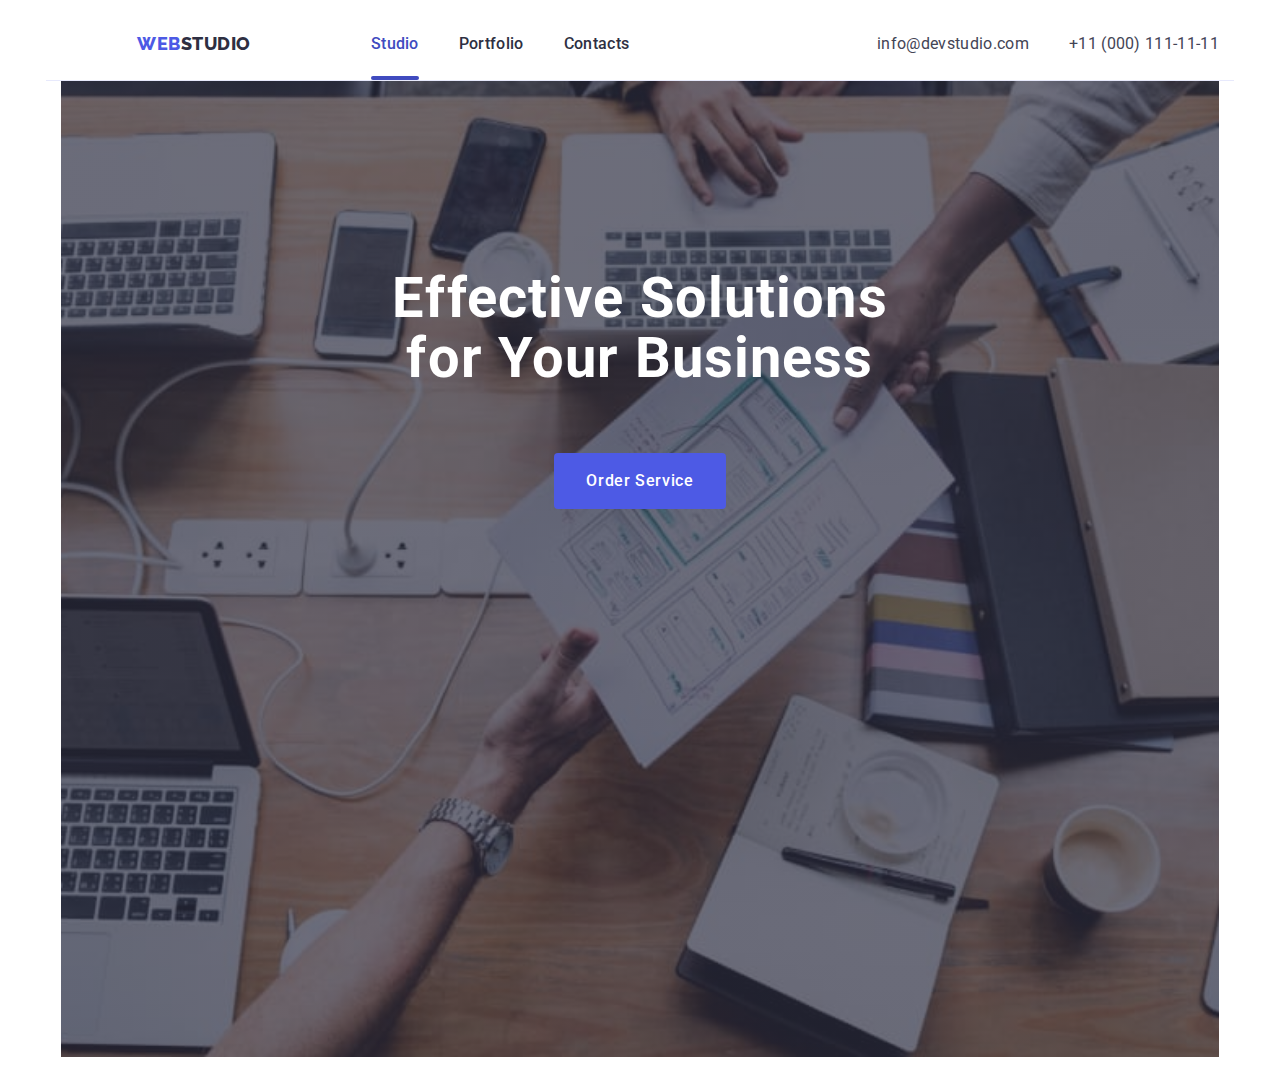
==== index.html @ 566af2ef "update" ====
<!DOCTYPE html>
<html lang="en">

<head>
  <meta charset="UTF-8" />
  <meta http-equiv="X-UA-Compatible" content="IE=edge" />
  <meta name="viewport" content="width=device-width, initial-scale=1.0" />
  <title>Web Studio</title>
  <link rel="stylesheet" href="https://cdnjs.cloudflare.com/ajax/libs/modern-normalize/1.1.0/modern-normalize.min.css"
    integrity="sha512-wpPYUAdjBVSE4KJnH1VR1HeZfpl1ub8YT/NKx4PuQ5NmX2tKuGu6U/JRp5y+Y8XG2tV+wKQpNHVUX03MfMFn9Q=="
    crossorigin="anonymous" referrerpolicy="no-referrer" />
  <!--Fonts-->
  <link rel="preconnect" href="https://fonts.googleapis.com" />
  <link rel="preconnect" href="https://fonts.gstatic.com" crossorigin />
  <link href="https://fonts.googleapis.com/css2?family=Raleway:wght@800&family=Roboto:wght@400;500;700;900&display=swap"
    rel="stylesheet" />
  <!--Styles-->
  <link rel="stylesheet" href="./css/styles.css" />
</head>

<body>
  <!--Header-->
  <header class="header">
    <div class="container header-container ">
      <nav class="nav">
        <a class="logo" href="./index.html"><span class="logo-web">Web</span>Studio</a>
        <ul class="nav-links">
          <li><a class="nav-link current" href="./index.html">Studio</a></li>
          <li><a class="nav-link" href="./portfolio.html">Portfolio</a></li>
          <li><a class="nav-link" href="">Contacts</a></li>
        </ul>
      </nav>
      <button class="mobile-menu-open js-open-menu" type="button">
        <svg class="mobile-menu-open-icon" width="32" height="22">
          <use href="./images/icons.svg#icon-charm_menu-hamburger"></use>
        </svg>
      </button>

      <div class="mobile-menu js-menu-container">
        <div class="container mobile-container">
          <button class="mobile-menu-close-button js-close-menu" type="button">
            <svg class="mobile-menu-close-icon">
              <use href="./images/icons.svg#icon-close-black"></use>
            </svg>
          </button>
          <ul class="nav-links-menu">
            <li><a class="nav-link-menu" href="./index.html">Studio</a></li>
            <li><a class="nav-link-menu" href="./portfolio.html">Portfolio</a></li>
            <li><a class="nav-link-menu current" href="">Contacts</a></li>
          </ul>
          <ul class="addresses-menu">
            <li>
              <a class="address-menu-phone" href="tel:+110001111111">+11 (000) 111-11-11</a>
            </li>
            <li>
              <a class="address-menu-mail" href="mailto:info@devstudio.com">info@devstudio.com
              </a>
            </li>

          </ul>
          <div>
            <ul class="social-list-menu">
              <li class="sotial-link-li-menu">
                <a class="social-link-menu" href="">
                  <svg class="team-item" width="24" height="24">
                    <use href="./images/icons.svg#icon-instagram"></use>
                  </svg>
                </a>
              </li>

              <li class="sotial-link-li-menu">
                <a class="social-link-menu" href="">
                  <svg class="team-item" width="24" height="24">
                    <use href="./images/icons.svg#icon-twitter"></use>
                  </svg>
                </a>
              </li>

              <li class="sotial-link-li-menu">
                <a class="social-link-menu" href="">
                  <svg class="team-item" width="24" height="24">
                    <use href="./images/icons.svg#icon-facebook"></use>
                  </svg>
                </a>
              </li>

              <li class="sotial-link-li-menu">
                <a class="social-link-menu" href="">
                  <svg class="team-item" width="24" height="24">
                    <use href="./images/icons.svg#icon-linkedin"></use>
                  </svg>
                </a>
              </li>
            </ul>
          </div>
        </div>
      </div>

      <address>
        <ul class="adresses">
          <li>
            <a class="address" href="mailto:info@devstudio.com">info@devstudio.com
            </a>
          </li>
          <li>
            <a class="address" href="tel:+110001111111">+11 (000) 111-11-11</a>
          </li>
        </ul>
      </address>
    </div>
  </header>
  <main>
    <!--Hero-->
    <section class="hero">
      <div class="container hero-container">

        <h1 class="hero-title">Effective Solutions for Your Business</h1>
        <button class="hero-button" type="button" data-modal-open>Order Service</button>

      </div>
    </section>

    <!--About-->
    <!-- <section class="about">
      <div class="container about-conteiner">

        <h2 class="about-title-main">Strengths</h2>
        <ul class="about-list">
          <li class="about-elements">
            <div class="item">
              <svg class="about-item" width="64" height="64">
                <use href="./images/icons.svg#icon-group"></use>
              </svg>
            </div>
            <h3 class="about-title">Strategy</h3>
            <p class="about-text">
              Our goal is to identify the business problem to walk away with the
              perfect and creative solution.
            </p>
          </li>
          <li class="about-elements ">
            <div class="item">
              <svg class="about-item" width="64" height="64">
                <use href="./images/icons.svg#icon-clock"></use>
              </svg>
            </div>
            <h3 class="about-title">Punctuality</h3>
            <p class="about-text">
              Bring the key message to the brand's audience for the best price
              within the shortest possible time.
            </p>
          </li>
          <li class="about-elements ">
            <div class="item">
              <svg class="about-item" width="64" height="64">
                <use href="./images/icons.svg#icon-vector"></use>
              </svg>
            </div>
            <h3 class="about-title">Diligence</h3>
            <p class="about-text">
              Research and confirm brands that present the strongest digital
              growth opportunities and minimize risk.
            </p>
          </li>
          <li class="about-elements ">
            <div class="item">
              <svg class="about-item" width="64" height="64">
                <use href="./images/icons.svg#icon-astronaut"></use>
              </svg>
            </div>
            <h3 class="about-title">Technologies</h3>
            <p class="about-text">
              Design practice focused on digital experiences. We bring forth a
              deep passion for problem-solving.
            </p>
          </li>
        </ul>

      </div>
    </section> -->
    <!--What are we doing-->
    <!-- <section class="we-doing">
      <div class="container we-doing-container">
        <h2 class="we-doing-title">What are we doing</h2>
        <ul class="we-doing-list">
          <li class="we-doing-img">
            <img src="./images/computer.jpg" alt="The webside is open at computer screen " width="360" height="300" />
          </li>
          <li class="we-doing-img">
            <img src="./images/application.jpg" alt="mobile applicathion" width="360" height="300" />
          </li>
          <li class="we-doing-img">
            <img src="./images/mobile.jpg" alt="The webside is open at mobile phone" width="360" height="300" />
          </li>
        </ul>

      </div>
    </section> -->

    <!--Team-->

    <!-- <section class="team">
      <div class="container teams-container">

        <h2 class="team-title-main">Our Team</h2>
        <ul class="team-container">
          <li class="team-member">
            <img src="./images/guerrero.jpg" alt="man" width="264" height="260" />
            <div class="team-info">
              <h3 class="team-title">Mark Guerrero</h3>
              <p class="team-text">Product Designer</p>
              <ul class="social-list">
                <li class="sotial-link-li">
                  <a class="social-link" href="">
                    <svg class="team-item" width="16" height="16">
                      <use href="./images/icons.svg#icon-instagram"></use>
                    </svg>
                  </a>
                </li>

                <li class="sotial-link-li">
                  <a class="social-link" href="">
                    <svg class="team-item" width="16" height="16">
                      <use href="./images/icons.svg#icon-twitter"></use>
                    </svg>
                  </a>
                </li>

                <li class="sotial-link-li">
                  <a class="social-link" href="">
                    <svg class="team-item" width="16" height="16">
                      <use href="./images/icons.svg#icon-facebook"></use>
                    </svg>
                  </a>
                </li>

                <li class="sotial-link-li">
                  <a class="social-link" href="">
                    <svg class="team-item" width="16" height="16">
                      <use href="./images/icons.svg#icon-linkedin"></use>
                    </svg>
                  </a>
                </li>
              </ul>
            </div>
          </li>
          <li class="team-member">
            <img src="./images/ford.jpg" alt="man" width="264" height="260" />
            <div class="team-info">
              <h3 class="team-title">Tom Ford</h3>
              <p class="team-text">Frontend Developer</p>
              <ul class="social-list">
                <li class="sotial-link-li">
                  <a class="social-link" href="">
                    <svg class="team-item" width="16" height="16">
                      <use href="./images/icons.svg#icon-instagram"></use>
                    </svg>
                  </a>
                </li>
                <li class="sotial-link-li">
                  <a class="social-link" href="">
                    <svg class="team-item" width="16" height="16">
                      <use href="./images/icons.svg#icon-twitter"></use>
                    </svg>
                  </a>
                </li>
                <li class="sotial-link-li">
                  <a class="social-link" href="">
                    <svg class="team-item" width="16" height="16">
                      <use href="./images/icons.svg#icon-facebook"></use>
                    </svg>
                  </a>
                </li>
                <li class="sotial-link-li">
                  <a class="social-link" href="">
                    <svg class="team-item" width="16" height="16">
                      <use href="./images/icons.svg#icon-linkedin"></use>
                    </svg>
                  </a>
                </li>
              </ul>
            </div>
          </li>
          <li class="team-member">
            <img src="./images/garcia.jpg" alt="woman" width="264" height="260" />
            <div class="team-info">
              <h3 class="team-title">Camila Garcia</h3>
              <p class="team-text">Marketing</p>
              <ul class="social-list">
                <li class="sotial-link-li">
                  <a class="social-link" href="">
                    <svg class="team-item" width="16" height="16">
                      <use href="./images/icons.svg#icon-instagram"></use>
                    </svg>
                  </a>
                </li>
                <li class="sotial-link-li">
                  <a class="social-link" href="">
                    <svg class="team-item" width="16" height="16">
                      <use href="./images/icons.svg#icon-twitter"></use>
                    </svg>
                  </a>
                </li>
                <li class="sotial-link-li">
                  <a class="social-link" href="">
                    <svg class="team-item" width="16" height="16">
                      <use href="./images/icons.svg#icon-facebook"></use>
                    </svg>
                  </a>
                </li>
                <li class="sotial-link-li">
                  <a class="social-link" href="">
                    <svg class="team-item" width="16" height="16">
                      <use href="./images/icons.svg#icon-linkedin"></use>
                    </svg>
                  </a>
                </li>
              </ul>
            </div>
          </li>
          <li class="team-member">
            <img src="./images/wilson.jpg" alt="man" width="264" height="260" />
            <div class="team-info">
              <h3 class="team-title">Daniel Wilson</h3>
              <p class="team-text">UI Designer</p>
              <ul class="social-list">
                <li class="sotial-link-li">
                  <a class="social-link" href="">
                    <svg class="team-item" width="16" height="16">
                      <use href="./images/icons.svg#icon-instagram"></use>
                    </svg>
                  </a>
                </li>
                <li class="sotial-link-li">
                  <a class="social-link" href="">
                    <svg class="team-item" width="16" height="16">
                      <use href="./images/icons.svg#icon-twitter"></use>
                    </svg>
                  </a>
                </li>
                <li class="sotial-link-li">
                  <a class="social-link" href="">
                    <svg class="team-item" width="16" height="16">
                      <use href="./images/icons.svg#icon-facebook"></use>
                    </svg>
                  </a>
                </li>
                <li class="sotial-link-li">
                  <a class="social-link" href="">
                    <svg class="team-item" width="16" height="16">
                      <use href="./images/icons.svg#icon-linkedin"></use>
                    </svg>
                  </a>
                </li>
              </ul>
            </div>
          </li>
        </ul>

      </div>
    </section> -->

    <!--Customers-->

    <!-- <section class="customers">
      <div class="container-customers">
        <h2 class="customer-titel">Customers</h2>
        <ul class="customers-list">
          <li class="customer">
            <a class="customer-link" href="">
              <svg class="customer-icon" width="104" height="56">
                <use href="./images/icons.svg#icon-klient-1"></use>
              </svg>
            </a>
          </li>
          <li class="customer">
            <a class="customer-link" href="">
              <svg class="customer-icon" width="104" height="56">
                <use href="./images/icons.svg#icon-klient-2"></use>
              </svg>
            </a>
          </li>
          <li class="customer">
            <a class="customer-link" href="">
              <svg class="customer-icon" width="104" height="56">
                <use href="./images/icons.svg#icon-klient-3"></use>
              </svg>
            </a>
          </li>
          <li class="customer">
            <a class="customer-link" href="">
              <svg class="customer-icon" width="104" height="56">
                <use href="./images/icons.svg#icon-klient-4"></use>
              </svg>
            </a>
          </li>
          <li class="customer">
            <a class="customer-link" href="">
              <svg class="customer-icon" width="104" height="56">
                <use href="./images/icons.svg#icon-klient-5"></use>
              </svg>
            </a>
          </li>
          <li class="customer">
            <a class="customer-link" href="">
              <svg class="customer-icon" width="104" height="56">
                <use href="./images/icons.svg#icon-klient-6"></use>
              </svg>
            </a>
          </li>

        </ul>
      </div>
    </section> -->
  </main>

  <!-- <footer class="footer">
    <div class="container container-footer">
      <div>
        <a class="logo" href=./index.html><span class="logo-web">Web</span><span class="logo-studio">Studio</span></a>
        <p class="footer-text">
          Increase the flow of customers and sales for your business with digital
          marketing & growth solutions.
        </p>
      </div>
      <div class="footer-social">
        <h3 class="footer-social-title">Social media</h3>
        <ul class="social-list social-footer">
          <li class="sotial-link-li">
            <a class="social-link footer-link" href="">
              <svg class="team-item" width="16" height="16">
                <use href="./images/icons.svg#icon-instagram"></use>
              </svg>
            </a>
          </li>
          <li class="sotial-link-li">
            <a class="social-link footer-link" href="">
              <svg class="team-item" width="16" height="16">
                <use href="./images/icons.svg#icon-twitter"></use>
              </svg>
            </a>
          </li>
          <li class="sotial-link-li">
            <a class="social-link footer-link" href="">
              <svg class="team-item" width="16" height="16">
                <use href="./images/icons.svg#icon-facebook"></use>
              </svg>
            </a>
          </li>
          <li class="sotial-link-li">
            <a class="social-link footer-link" href="">
              <svg class="team-item" width="16" height="16">
                <use href="./images/icons.svg#icon-linkedin"></use>
              </svg>
            </a>
          </li>
        </ul>
      </div>
      <div class="subscribe">
        <h3 class="subscribe-title">Subscribe</h3>
        <form class="footer-form">
          <label for="footer-email">
            <input class="footer-input" type="email" placeholder="E-mail" name="email" id="footer-email">
          </label>

          <button type="submit" class="subscribe-button"> Subscribe
            <svg class="form-icon-footer" width="24" height="20">
              <use href="./images/icons.svg#icon-icon-send"></use>
            </svg>
          </button>


        </form>

      </div>
    </div>
  </footer> -->

  <div class="backdrop is-hidden" data-modal>
    <div class="modal">
      <button class="modal-close" data-modal-close type="button">
        <svg>
          <use href="./images/icons.svg#icon-close-black"></use>
        </svg>
      </button>
      <div>
        <h3 class="form-title">Leave your contacts and we will call you back</h3>
      </div>

      <form class="form">

        <div class="form-fild">
          <label for="name">Name</label>
          <div class=" input-icon-container">
            <input class="form-input" type="text" id="name" name="name">
            <svg class="form-icon name-svg" width="18" height="18">
              <use href="./images/icons.svg#icon-person"></use>
            </svg>
          </div>
        </div>

        <div class="form-fild">
          <label for="phone">Phone</label>
          <div class=" input-icon-container">
            <input type="tel" name="phone" id="phone">
            <svg class="form-icon" width="18" height="24">
              <use href="./images/icons.svg#icon-phone-bl"></use>
            </svg>
          </div>
        </div>

        <div class="form-fild">
          <label for="email">Email</label>
          <div class=" input-icon-container">
            <input type="email" name="email" id="email">
            <svg class="form-icon" width="18" height="24">
              <use href="./images/icons.svg#icon-email-black"></use>
            </svg>
          </div>
        </div>

        <div class="form-fild comment">
          <label for="comment">Comment</label>
          <textarea name="comment" id="comment" placeholder="Text input"></textarea>
        </div>

        <div class="checkbox-modal">

          <input class="checkbox-input" id="checkbox" type="checkbox">

          <div class="checkbox-icon"></div>
          <label class="checkbox-label" for="checkbox">I accept the terms and conditions of the <a class="privacy-link"
              href=""> Privacy Policy</a> </label>
        </div>

        <div class="submit-button-modal"><button class="submit-button" type="submit">Send</button></div>


      </form>
    </div>
  </div>
  <script src="./js/mobile-menu.js"></script>
  <script src="./js/modal.js"></script>
</body>

</html>
---- css/styles.css ----
:root {
  --color-brand: #4d5ae5;
  --color-pressed-state: #404bbf;
  --color-primary: #2e2f42;
  --color-primari-light: #ffffff;
  --color-secondary: #434455;
  --color-secondary-light: #e7e9fc;
  --color-border: #8e8f99;

  --background-color-dark: #2e2f42;
  --background-color-gray: #f4f4fd;
  --background-color-light: #e5e5e5;
  --background-color-white: #ffffff;
  --background-color-hero: #2e2f42;
}

/*Body*/

body {
  color: var(--color-primary);
  font-family: Roboto, sans-serif;
  font-size: 16px;
  line-height: 1.5;
}
ul {
  list-style-type: none;
  padding: 0;
  margin-top: 0;
  margin-bottom: 0;
}
a {
  text-decoration: none;
}
p,
h1,
h2,
h3,
h4,
h5,
h6 {
  margin: 0;
}
img {
  display: block;
}
.container{
  padding-left: 16px;
  padding-right: 16px;
  
  }
@media screen and (min-width: 428px) {
  .container{
    width: 428px;
    margin-left: auto;
    margin-right: auto;
  }
}

@media screen and (min-width: 768px) {
  .container{
    width: 768px;
  }
}
@media screen and (min-width: 1200px) {
  .container{
    width: 1158px;
    margin: 0 auto;
    padding: 0 15px;
  }
}
/* .container {
  width: 100%;
  max-width: 
  margin: 0 auto;
  padding: 0 15px;
} */

/*Header*/

/* mobile */

.header {
  background-color: var(--background-color-white);
}
.header-container{
  display: flex;
  align-items: center;
  border-bottom: 1px solid var(--color-secondary-light);
}
.logo {
  font-family: Raleway, sans-serif;
  font-weight: 800;
  font-size: 18px;
  line-height: 1.34;
  text-transform: uppercase;
  color: var(--color-primary);
  letter-spacing: 0.03em;
  margin-right: 76px;
}
.logo-web {
  color: var(--color-brand);
  max-width: 44px;
}

@media screen and (max-width: 767px) {
.nav-links{
  display: none;
}
.adresses{
  display: none;
}
.mobile-menu-open{
  display: block;
  margin-left: auto;
  padding: 0;
  background-color: transparent;
  width: 32px;
  height: 22px;
  cursor: pointer;
  border: none;
  }
.mobile-menu-open-icon{
  stroke: #2e2f42;
}
.header-container{
  padding-top: 24px;
  padding-bottom: 24px;
}
}
@media screen and (min-width:768px) {
  .mobile-menu-open{
    display: none;
  }
}
.mobile-menu{
  position: fixed;
  width: 100%;
  height: 100%;
  top: 0;
  left: 0;
  background-color: var(--background-color-white);
  z-index: 1000;
  opacity: 0;
  visibility: hidden;
  pointer-events: none;
  transition: opacity 250ms cubic-bezier(0.4, 0, 0.2, 1), 
  visibility 250ms cubic-bezier(0.4, 0, 0.2, 1);
}
.mobile-menu.is-open{
  opacity: 1;
  visibility: visible;
  pointer-events: auto;
}
.mobile-container{
  position: relative;
  padding-top: 80px;
  padding-bottom: 40px;
  padding-left: 40px;
  padding-right: 35px;
}
.mobile-menu-close-button{
  background-color: var(--color-primari-light);
  height: 24px;
  width: 24px;
  margin: 0;
  bottom: 0;
  display: flex;
  justify-content: center;
  align-items: center;
  border: 1px solid rgba(0, 0, 0, 0.1);
  border-radius: 50%;
  position: absolute;
  top: 24px;
  right: 24px;
  cursor: pointer;
  transition: background-color 250ms cubic-bezier(0.4, 0, 0.2, 1);
}
.nav-link-menu{
  position: relative;
  color: var(--color-primary);
  letter-spacing: 0.02em;
  font-weight: 700;
  font-size: 36px;
  line-height: 1.11;
  accent-color: var(--color-pressed-state);
  display: block;
  transition: color 250ms cubic-bezier(0.4, 0, 0.2, 1);
  margin-bottom: 40px;
}
.nav-links-menu .nav-link-menu.current {
  color: var(--color-pressed-state);
}
.address-menu-phone{
  display: block;
  font-weight: 700;
  letter-spacing: 0.02em;
  font-style: normal;
  line-height: 1.11;
  font-size: 36px;
  transition: color 250ms cubic-bezier(0.4, 0, 0.2, 1);
  color: var(--color-brand);
  margin-top: auto;
  margin-bottom: 40px;
}
.address-menu-mail{
  font-weight: 500;
  font-size: 20px;
  line-height: 1.2;
  color: var(--color-secondary);
  margin-bottom: 48px;
}
.social-list-menu{
  display: flex;
  gap: 56px;
  margin-top: 48px;
  
}
.social-link-menu{
  background-color: var(--color-brand);
  width: 40px;
  height: 40px;
  display: flex;
  justify-content: center;
  align-items: center;
  border-radius: 50%;
}

/* Tablet */

@media screen and (min-width: 768px) {
.nav-links {
  display: flex;
  gap: 40px;
}
  .nav {
  display: flex;
  align-items: center;
  flex-grow: 1;
}
.nav-links .nav-link.current {
  color: var(--color-pressed-state);
}
.nav-link {
  position: relative;
  color: var(--color-primary);
  letter-spacing: 0.02em;
  font-weight: 500;
  accent-color: var(--color-pressed-state);
  padding: 24px 0;
  display: block;
  transition: color 250ms cubic-bezier(0.4, 0, 0.2, 1);
}
.nav-link.current::after {
  display: block;
  content: "";
  position: absolute;
  width: 100%;
  height: 4px;
  background-color: currentColor;
  border-radius: 2px;
  bottom: 0;
}
.nav-link:hover,
.nav-link:focus {
  color: var(--color-pressed-state);
}
.logo{
  margin-right: 120px;
}
}
.address {
  color: var(--color-secondary);
  font-weight: 400;
  letter-spacing: 0.02em;
  font-style: normal;
  max-width: 152px;
  transition: color 250ms cubic-bezier(0.4, 0, 0.2, 1); */
}
.address:hover,
.address:focus {
  color: var(--color-pressed-state);
}

@media screen and (min-width: 1200px) {
  .adresses {
  display: flex;
  gap: 40px;
}
.logo{
  margin-left: 76px;
}
}

/*Hero*/


  .hero-container{
  background-repeat: no-repeat;
  background-position: center;
  background-size: cover;
  margin-left: auto;
  margin-right: auto;
  
}

  .hero-container{
  height: 432px;
  background-image: linear-gradient(
      rgba(46, 47, 66, 0.7),
      rgba(46, 47, 66, 0.7)
    ),
    url("../images/Dark-bg-mobile@1x.jpg");
    padding: 112px 0;
  }

@media screen and (min-width: 768px) {
  .hero-container{
    background-image: linear-gradient(
      rgba(46, 47, 66, 0.7),
      rgba(46, 47, 66, 0.7)
    ),
    url("../images/Dark-bg-tablet@1x.jpg");

  }
  
}

@media  screen and (min-width: 1200px) {
.hero-container {
  padding: 188px 0;
  background-image: linear-gradient(
      rgba(46, 47, 66, 0.7),
      rgba(46, 47, 66, 0.7)
    ),
    url("../images/people-office-hero.jpg");
  background-color: var(--background-color-hero);
  max-width: 1440px;
  height: 600px;
  
} 
  
}
.hero-title {
  color: var(--color-primari-light);
  font-weight: 700;
  font-size: 36px;
  line-height: 1.11;
  letter-spacing: 0.02em;
  margin: 0 auto;
  max-width: 320px;
  text-align: center;
  margin-bottom: 72px;
}

@media screen and (min-width: 768px) {
.hero-title {
  font-size: 56px;
  line-height: 1.07;
  

  max-width: 496px;
  
  margin-bottom: 64px;
}
}

.hero-button {
  font-family: Roboto, sans-serif;
  font-weight: 500;
  font-size: 16px;
  line-height: 1.5;
  color: var(--color-primari-light);
  background-color: var(--color-brand);
  cursor: pointer;
  letter-spacing: 0.04em;
  padding: 16px 32px;
  max-width: 196px;
  border: none;
  border-radius: 4px;
  margin: 0 auto;
  display: block;
  transition: background-color 250ms cubic-bezier(0.4, 0, 0.2, 1);
}

.hero-button:hover,
.hero-button:focus {
  background-color: var(--color-pressed-state);
}

/*About*/
.about-conteiner {
  padding-top: 120px;
  padding-bottom: 120px;
}
.about-list {
  display: flex;
  gap: 24px;
  flex-wrap: wrap;
}
.about-title-main {
  display: none;
}
.about-elements {
  flex-basis: calc((100% - 72px) / 4);
}
.about-titel {
  font-size: 20px;
  line-height: 1.2;
  font-weight: 500;
  letter-spacing: 0.02em;
  margin-bottom: 8px;
}
.about-text {
  color: var(--color-secondary);
  letter-spacing: 0.02em;
  max-width: 264px;
}

.item {
  height: 112px;
  background-color: var(--background-color-gray);
  align-items: center;
  display: flex;
  justify-content: center;

  margin-bottom: 8px;
  border-radius: 4px;
}

/*What are we doing*/

.we-doing-title {
  font-size: 36px;
  line-height: 1.11;
  letter-spacing: 0.02em;
  text-transform: capitalize;
  text-align: center;
  margin-bottom: 72px;
}
.we-doing-list {
  display: flex;
  gap: 24px;
  flex-wrap: wrap;
}
.we-doing-img {
  flex-basis: calc((100% - 48px) / 3);
}
.we-doing-container {
  padding-bottom: 120px;
}
/*Team*/
.team-container {
  justify-content: center;
}
.team {
  background-color: var(--background-color-gray);
}
.team-member {
  background-color: var(--background-color-white);
  flex-basis: calc((100% - 72px) / 4);
}
.team-title-main {
  font-size: 36px;
  line-height: 1.11;
  letter-spacing: 0.02em;
  text-transform: capitalize;
  text-align: center;
  margin-bottom: 72px;
}
.team-title {
  font-size: 20px;
  line-height: 1.2;
  letter-spacing: 0.02em;
  text-transform: capitalize;
  font-weight: 500;
  text-align: center;
  margin-bottom: 8px;
}
.team-text {
  letter-spacing: 0.02em;
  text-align: center;
  margin-bottom: 8px;
}
.team-container {
  display: flex;
  gap: 24px;
  flex-wrap: wrap;
}
.teams-container {
  padding-bottom: 120px;
  padding-top: 120px;
}
.team-info {
  padding-top: 32px;
  padding-bottom: 32px;
  box-shadow: 0px 1px 6px rgb(46 47 66 / 8%), 0px 1px 1px rgb(46 47 66 / 16%),
    0px 2px 1px rgb(46 47 66 / 8%);
  border-radius: 0px 0px 4px 4px;
}

.social-list {
  display: flex;
  gap: 24px;
  justify-content: center;
}
.sotial-link-li {
  width: 40px;
  height: 40px;
}

.social-link {
  display: flex;
  align-items: center;
  justify-content: center;
  background-color: var(--color-brand);
  border-radius: 50%;
  width: 100%;
  height: 100%;
  transition: background-color 250ms cubic-bezier(0.4, 0, 0.2, 1);
}
.social-link:hover {
  background-color: var(--color-pressed-state);
}
.social-link:focus {
  background-color: var(--color-pressed-state);
}

/*Customers*/

.container-customers {
  padding-top: 130px;
  padding-bottom: 120px;
}
.customer-titel {
  font-size: 36px;
  line-height: 1.2;
  letter-spacing: 0.02em;
  text-transform: capitalize;
  text-align: center;
  margin-bottom: 72px;
}

.customers-list {
  display: flex;
  justify-content: center;
  gap: 24px;
}
.customer {
  width: 168px;
  height: 88px;
}

.customer-link {
  display: block;
  width: 100%;
  height: 100%;
  border: 1px solid var(--color-border);
  border-radius: 4px;
  color: #8e8f99;
  padding: 16px 32px;
  transition: color 250ms cubic-bezier(0.4, 0, 0.2, 1),
    border 250ms cubic-bezier(0.4, 0, 0.2, 1);
}
.customer-icon {
  fill: currentColor;
}
.customer-link:hover {
  border-radius: 4px;
  color: var(--color-pressed-state);
  border: 1px solid var(--color-pressed-state);
}
.customer-link:focus {
  border-radius: 4px;
  color: var(--color-pressed-state);
  border: 1px solid var(--color-pressed-state);
}

/*Footer*/

.container-footer {
  display: flex;
}
.footer {
  padding-top: 100px;
  padding-bottom: 100px;
  background-color: var(--background-color-hero);
}
.logo-studio {
  color: var(--color-primari-light);
}
.footer-text {
  color: var(--color-secondary-light);
  letter-spacing: 0.02em;
  width: 264px;
  margin-top: 16px;
}
.footer-social-title {
  color: var(--color-primari-light);
  margin-bottom: 16px;
  font-weight: 500;
  line-height: 1.5;
  letter-spacing: 0.02em;
}
.footer-social {
  margin-left: 120px;
  margin-right: 80px;
  width: 208px;
}

.footer-link {
  background-color: rgba(255, 255, 255, 0.1);
  transition: background-color 250ms cubic-bezier(0.4, 0, 0.2, 1);
}
.social-footer {
  gap: 16px;
}
.footer-link:hover {
  background-color: #31d0aa;
}
.footer-link:focus {
  background-color: #31d0aa;
}

.footer-form {
  display: flex;
  gap: 24px;
}
.subscribe-title {
  color: var(--color-primari-light);
  margin-bottom: 16px;
  font-weight: 500;
  line-height: 1.5;
  letter-spacing: 0.02em;
}
.subscribe-button {
  font-family: Roboto, sans-serif;
  font-weight: 500;
  font-size: 16px;
  line-height: 1.5;
  color: var(--color-primari-light);
  background-color: var(--color-brand);
  cursor: pointer;
  letter-spacing: 0.04em;
  padding: 10px 24px;
  max-width: 165px;
  height: 40px;
  border: none;
  border-radius: 4px;
  margin: 0 auto;
  display: flex;
  gap: 16px;
  transition: background-color 250ms cubic-bezier(0.4, 0, 0.2, 1);
}

.subscribe-button:hover,
.subscribe-button:focus {
  background-color: var(--color-pressed-state);
}

.footer-form input {
  width: 264px;
  height: 40px;
  background-color: transparent;
  color: var(--color-primari-light);
  border: 1px solid #ffffff;
  filter: drop-shadow(0px 4px 4px rgba(0, 0, 0, 0.15));
  border-radius: 4px;
  padding-left: 16px;
  padding-bottom: 8px;
  padding-top: 8px;
}

.footer-form input::placeholder {
  font-weight: 400;
  font-size: 12px;
  line-height: 2;
  letter-spacing: 0.04em;
  color: var(--color-primari-light);
}

/*Filter*/
.portfolio-container {
  padding-top: 96px;
  padding-bottom: 120px;
}

.portfolio-title-main {
  display: none;
}
.filter-button-list {
  display: flex;
  gap: 24px;
  margin-bottom: 72px;
  justify-content: center;
}
.filter-button {
  color: var(--color-brand);
  background-color: var(--background-color-gray);
  border: 1px;
  border-radius: 4px;
  cursor: pointer;
  letter-spacing: 0.04em;
  font-family: Roboto, sans-serif;
  font-weight: 500;
  font-size: 16px;
  line-height: 1.5;
  border: 1px solid var(--color-secondary-light);
  padding: 12px 24px;
  transition: background-color 250ms cubic-bezier(0.4, 0, 0.2, 1),
    color 250ms cubic-bezier(0.4, 0, 0.2, 1),
    box-shadow 250ms cubic-bezier(0.4, 0, 0.2, 1);
}

.filter-button:hover,
.filter-button:focus {
  color: var(--color-primari-light);
  background-color: var(--color-pressed-state);
  box-shadow: 0px 3px 1px rgba(0, 0, 0, 0.1), 0px 2px 1px rgba(0, 0, 0, 0.08),
    0px 2px 2px rgba(0, 0, 0, 0.12);
}

/*Portfolio*/

.portfolio-card {
  border-right: 1px solid var(--color-secondary-light);
  border-left: 1px solid var(--color-secondary-light);
  border-bottom: 1px solid var(--color-secondary-light);
  padding-top: 32px;
  padding-bottom: 32px;
  padding-left: 16px;
}
.portfolio-title {
  font-size: 20px;
  line-height: 1.2;
  letter-spacing: 0.02em;
  font-weight: 500;
  text-transform: capitalize;
  margin-bottom: 8px;
}
.portfolio-text {
  letter-spacing: 0.02em;
}
.portfolio {
  display: flex;
  flex-wrap: wrap;
  row-gap: 48px;
  column-gap: 24px;
}
.portfolio-list {
  flex-basis: calc((100% - 48px) / 3);
}

.card:hover {
  box-shadow: 0px 1px 6px rgba(46, 47, 66, 0.08),
    0px 1px 1px rgba(46, 47, 66, 0.16), 0px 2px 1px rgba(46, 47, 66, 0.08);
}
.card {
  transition: box-shadow 250ms cubic-bezier(0.4, 0, 0.2, 1);
}
.portfolio-link {
  color: inherit;
}
.portfolio-overlay {
  background-color: var(--color-brand);
  position: absolute;
  top: 0;
  left: 0;
  width: 100%;
  height: 100%;
  transform: translateY(100%);
  transition: 250ms cubic-bezier(0.4, 0, 0.2, 1);
}
.portfolio-img {
  position: relative;
  overflow: hidden;
}
.card:hover .portfolio-overlay {
  transform: translateY(0);
  transition: 250ms cubic-bezier(0.4, 0, 0.2, 1);
}
.portfolio-overlay-text {
  padding-top: 40px;
  padding-left: 32px;
  padding-right: 32px;
  color: var(--background-color-gray);
  letter-spacing: 0.02em;
}

/*Modal*/

.backdrop {
  position: fixed;
  top: 0;
  left: 0;
  width: 100%;
  height: 100%;
  background-color: rgba(46, 47, 66, 0.4);
  display: flex;
  justify-content: center;
  align-items: center;
  padding-top: 88px;
  opacity: 1;
  transition: opacity 250ms cubic-bezier(0.4, 0, 0.2, 1),
    visibility 250ms cubic-bezier(0.4, 0, 0.2, 1);
}
.backdrop.is-hidden {
  opacity: 0;
  visibility: hidden;
  pointer-events: none;
}

.modal {
  width: 100%;
  height: 100%;
  max-width: 408px;
  height: 584px;
  background: #fcfcfc;
  box-shadow: 0px 1px 1px rgba(0, 0, 0, 0.14), 0px 1px 3px rgba(0, 0, 0, 0.12),
    0px 2px 1px rgba(0, 0, 0, 0.2);
  border-radius: 4px;
  position: relative;
  opacity: 1;
  transform: scale(0.9);
  transition: transform 250ms cubic-bezier(0.4, 0, 0.2, 1),
    opacity 250ms cubic-bezier(0.4, 0, 0.2, 1),
    visibility 250ms cubic-bezier(0.4, 0, 0.2, 1);
  padding-top: 72px;
  padding-left: 24px;
  padding-right: 24px;
  padding-bottom: 24px;
}

.backdrop.is-hidden .modal {
  opacity: 0;
  transform: scale(0);
}

.modal-close {
  height: 24px;
  width: 24px;
  margin: 0;
  bottom: 0;
  display: flex;
  justify-content: center;
  align-items: center;
  background: #e7e9fc;
  border: 1px solid rgba(0, 0, 0, 0.1);
  border-radius: 50%;
  position: absolute;
  top: 24px;
  right: 24px;
  cursor: pointer;
  transition: background-color 250ms cubic-bezier(0.4, 0, 0.2, 1);
}

.modal-close:hover {
  background-color: var(--color-pressed-state);
  transition: background-color 250ms cubic-bezier(0.4, 0, 0.2, 1);
}
.form {
  width: 360px;
}
.form-title {
  font-weight: 500;
  font-size: 16px;
  line-height: 1.5;
  text-align: center;
  letter-spacing: 0.02em;
  color: #2e2f42;
  margin-bottom: 16px;
}
.form-fild {
  display: flex;
  flex-direction: column;
}

.form-fild input {
  border: 1px solid rgba(33, 33, 33, 0.2);
  border-radius: 4px;
  height: 40px;
  width: 360px;
  padding-left: 38px;
  outline-color: #4d5ae5;
  transition: background-color 250ms cubic-bezier(0.4, 0, 0.2, 1);
  cursor: pointer;
}

.form-fild label {
  color: #8e8f99;
  font-family: "Roboto";
  font-weight: 400;
  font-size: 12px;
  line-height: 1.16;
  letter-spacing: 0.01em;
}
.input-icon-container {
  position: relative;
  margin-bottom: 8px;
  margin-top: 4px;
  transition: 250ms cubic-bezier(0.4, 0, 0.2, 1);
}
.input-icon-container:focus-within > .form-icon {
  fill: #4d5ae5;
}

.form-icon {
  position: absolute;
  left: 19px;
  top: 8px;
  bottom: 8px;
  transition: 250ms cubic-bezier(0.4, 0, 0.2, 1);
}
.name-svg {
  top: 11px;
  bottom: 11px;
}
.form-fild textarea::placeholder {
  color: rgba(46, 47, 66, 0.4);
  letter-spacing: 0.04em;
  font-weight: 400;
  font-size: 12px;
  line-height: 1.16;
}

.comment textarea {
  height: 120px;
  border: 1px solid rgba(33, 33, 33, 0.2);
  border-radius: 4px;
  resize: none;
  padding-left: 16px;
  padding-top: 8px;
  outline-color: #4d5ae5;
  cursor: pointer;
  transition: 250ms cubic-bezier(0.4, 0, 0.2, 1);
  margin-top: 4px;
}

/*Checkbox*/

.checkbox-modal label {
  color: #8e8f99;
  font-weight: 400;
  font-size: 12px;
  line-height: 14px;
  letter-spacing: 0.04em;
  margin-bottom: 0;
  padding-left: 24px;
  position: relative;
  cursor: pointer;
  transition: 250ms cubic-bezier(0.4, 0, 0.2, 1);
}

.checkbox-modal {
  margin-top: 16px;
  margin-bottom: 24px;
  display: flex;
  align-items: center;
}
.checkbox-icon {
  display: block;
  width: 14px;
  height: 14px;
  border: 1.25px solid #2e2f42;
  cursor: pointer;
  border-radius: 2px;
  position: absolute;
  transition: 250ms cubic-bezier(0.4, 0, 0.2, 1);
}

.checkbox-modal input {
  position: absolute;
  top: 480px;
  left: 32px;
  appearance: none;
  opacity: 0;
  margin: 0;
  margin-right: 8px;
  width: 1px;
  height: 1px;
}
.checkbox-input:checked + .checkbox-icon {
  background-image: url("../images/click.svg");
  background-size: contain;
  border: none;
}

/*Checkbox*/

.privacy-link {
  text-decoration: underline;
  color: var(--color-brand);
}
.submit-button {
  color: var(--color-primari-light);
  background-color: var(--color-brand);
  box-shadow: 0px 4px 4px rgba(0, 0, 0, 0.15);
  border-radius: 4px;
  border: none;
  width: 169px;
  height: 56px;
  padding: 16px 32px;
  font-weight: 500;
  font-size: 16px;
  line-height: 1.5;
  letter-spacing: 0.04em;
  cursor: pointer;
  transition: background-color 250ms cubic-bezier(0.4, 0, 0.2, 1);
}
.submit-button-modal {
  display: flex;
  justify-content: center;
}

.submit-button:hover,
.submit-button:focus {
  background-color: var(--color-pressed-state);
}
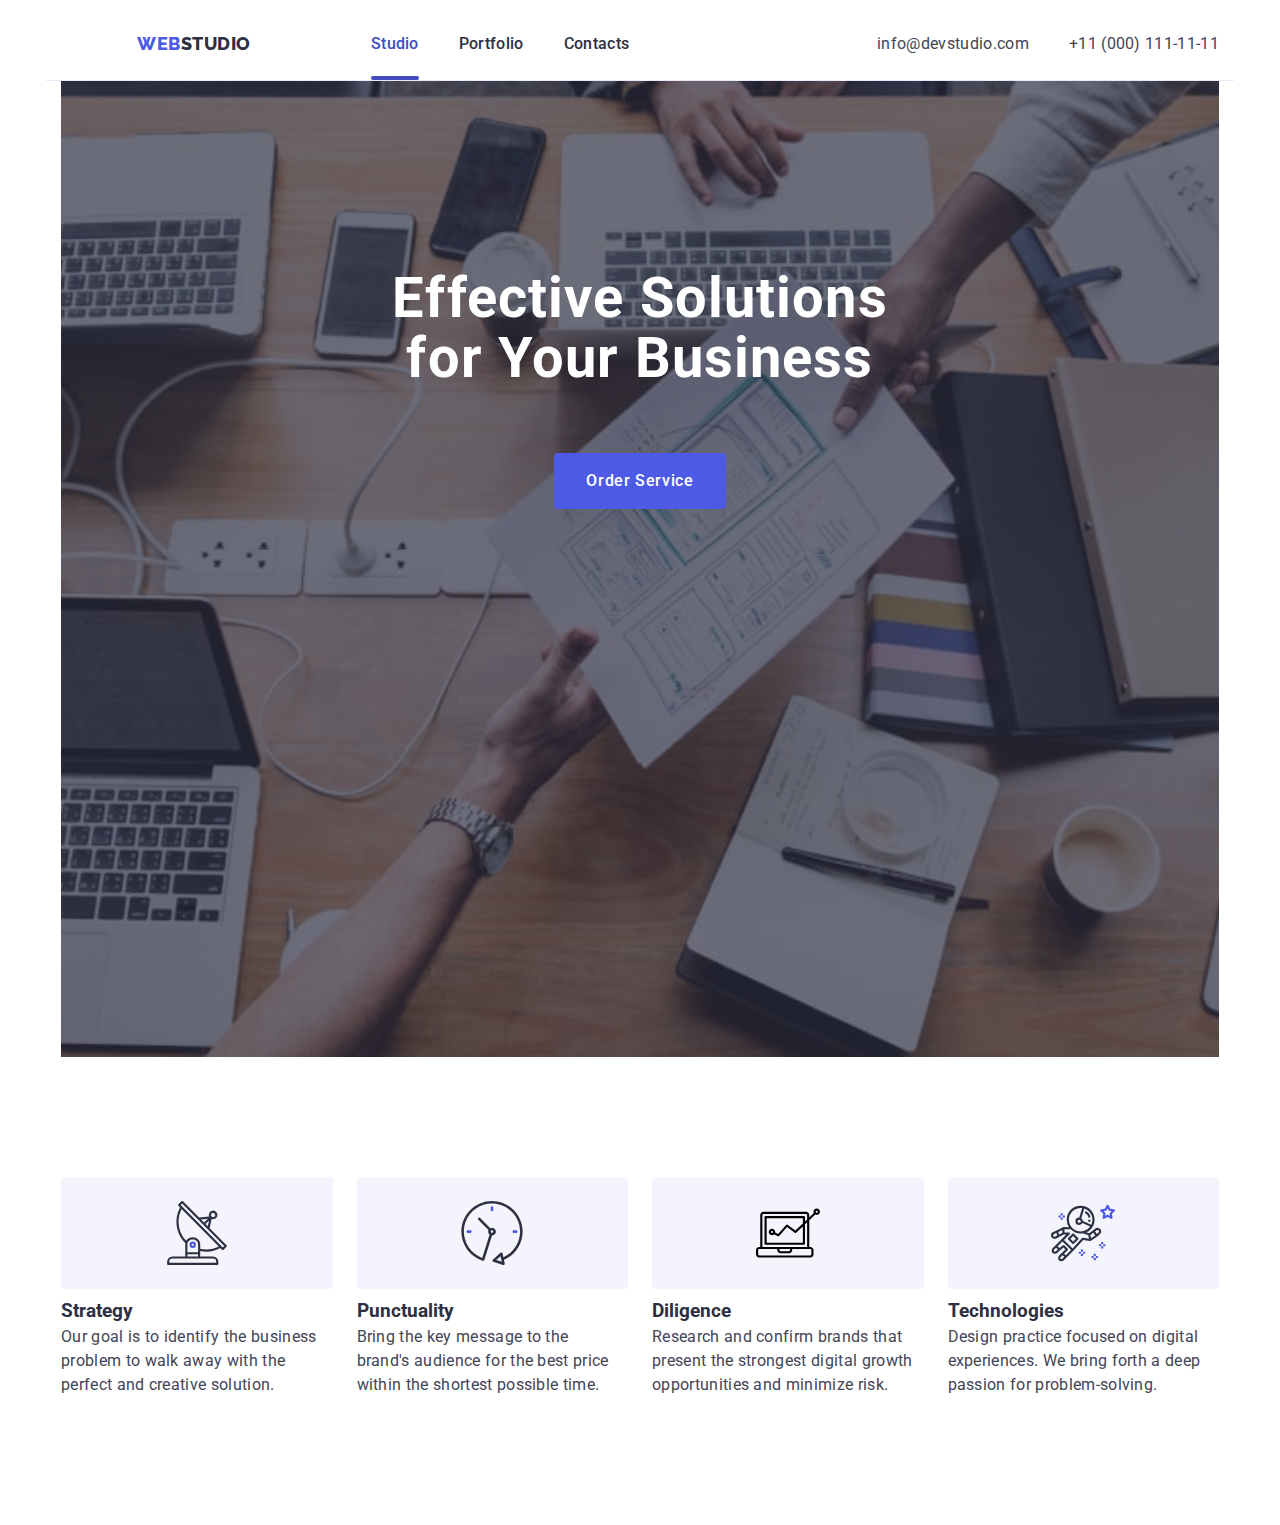
==== commit f1b57978: "update about" ====
--- a/index.html
+++ b/index.html
@@ -121,9 +121,8 @@
     </section>
 
     <!--About-->
-    <!-- <section class="about">
+    <section class="about">
       <div class="container about-conteiner">
-
         <h2 class="about-title-main">Strengths</h2>
         <ul class="about-list">
           <li class="about-elements">
@@ -175,9 +174,8 @@
             </p>
           </li>
         </ul>
-
-      </div>
-    </section> -->
+      </div>
+    </section>
     <!--What are we doing-->
     <!-- <section class="we-doing">
       <div class="container we-doing-container">
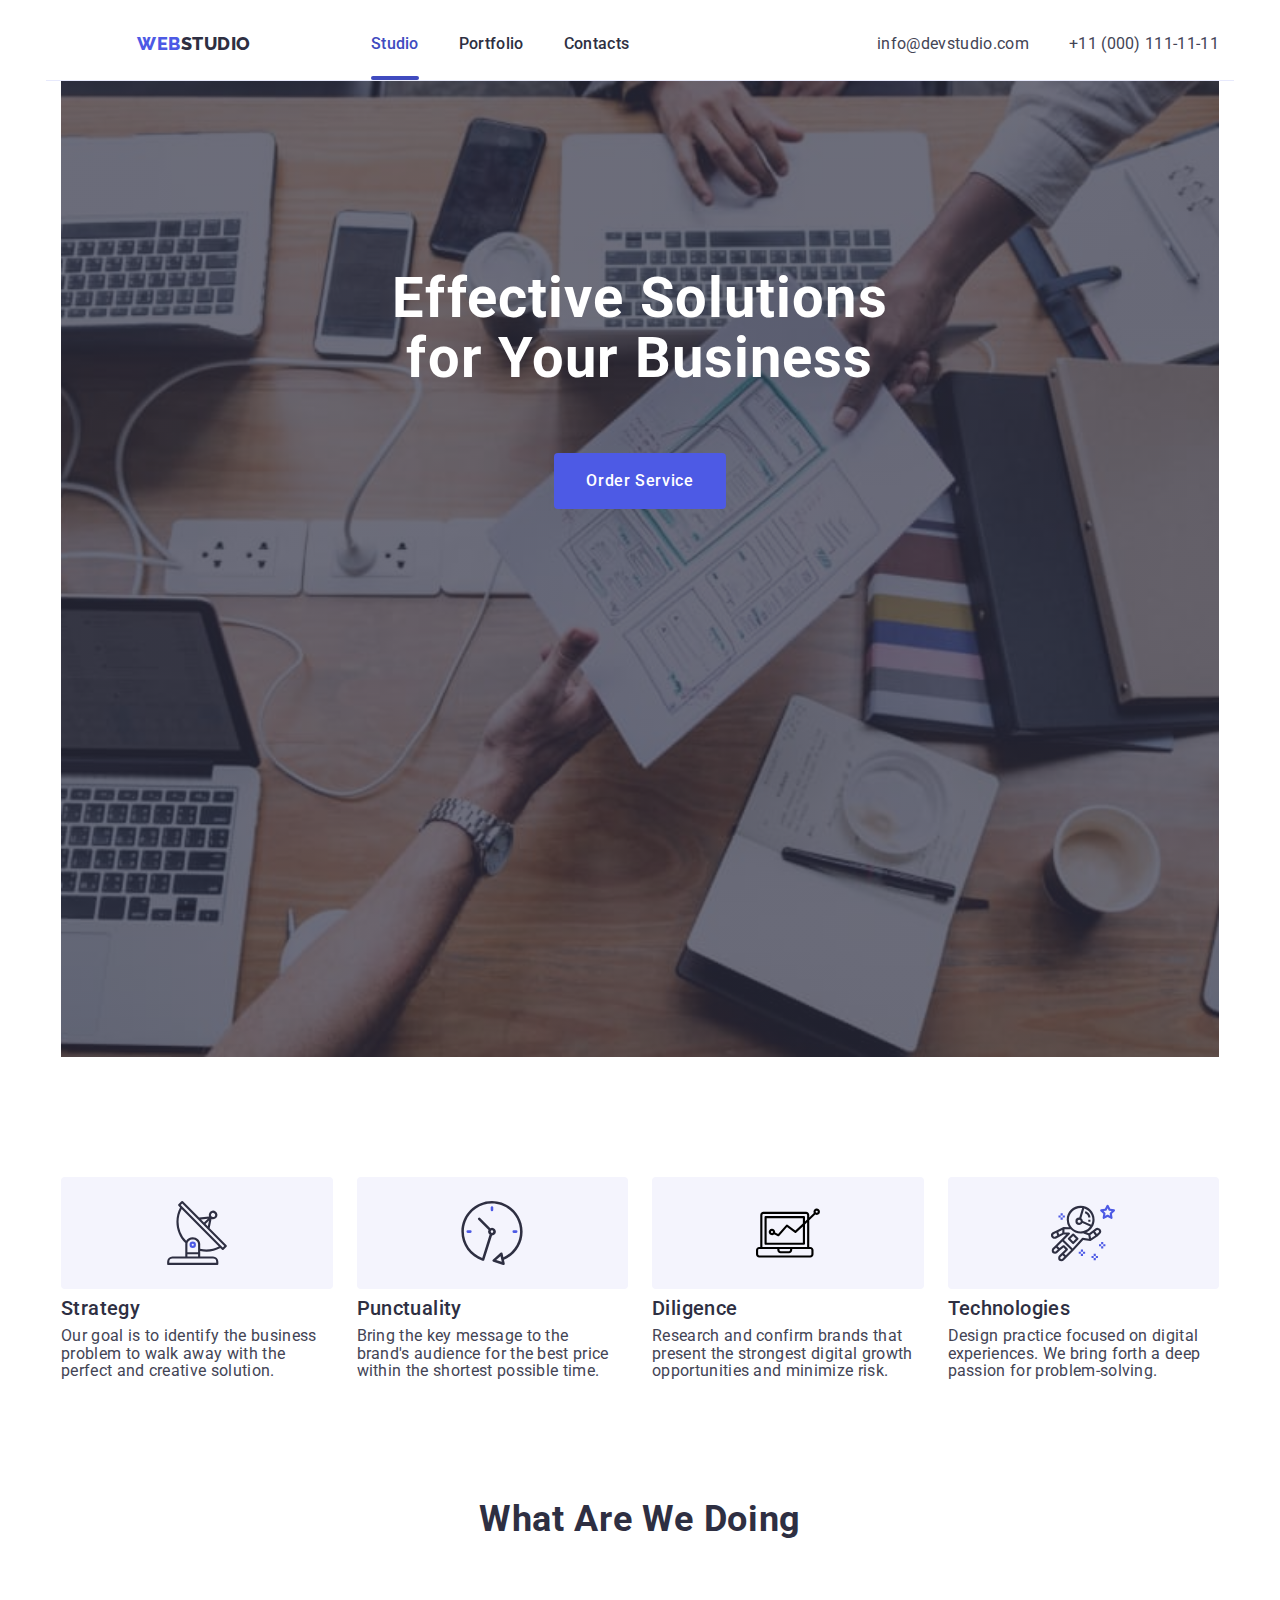
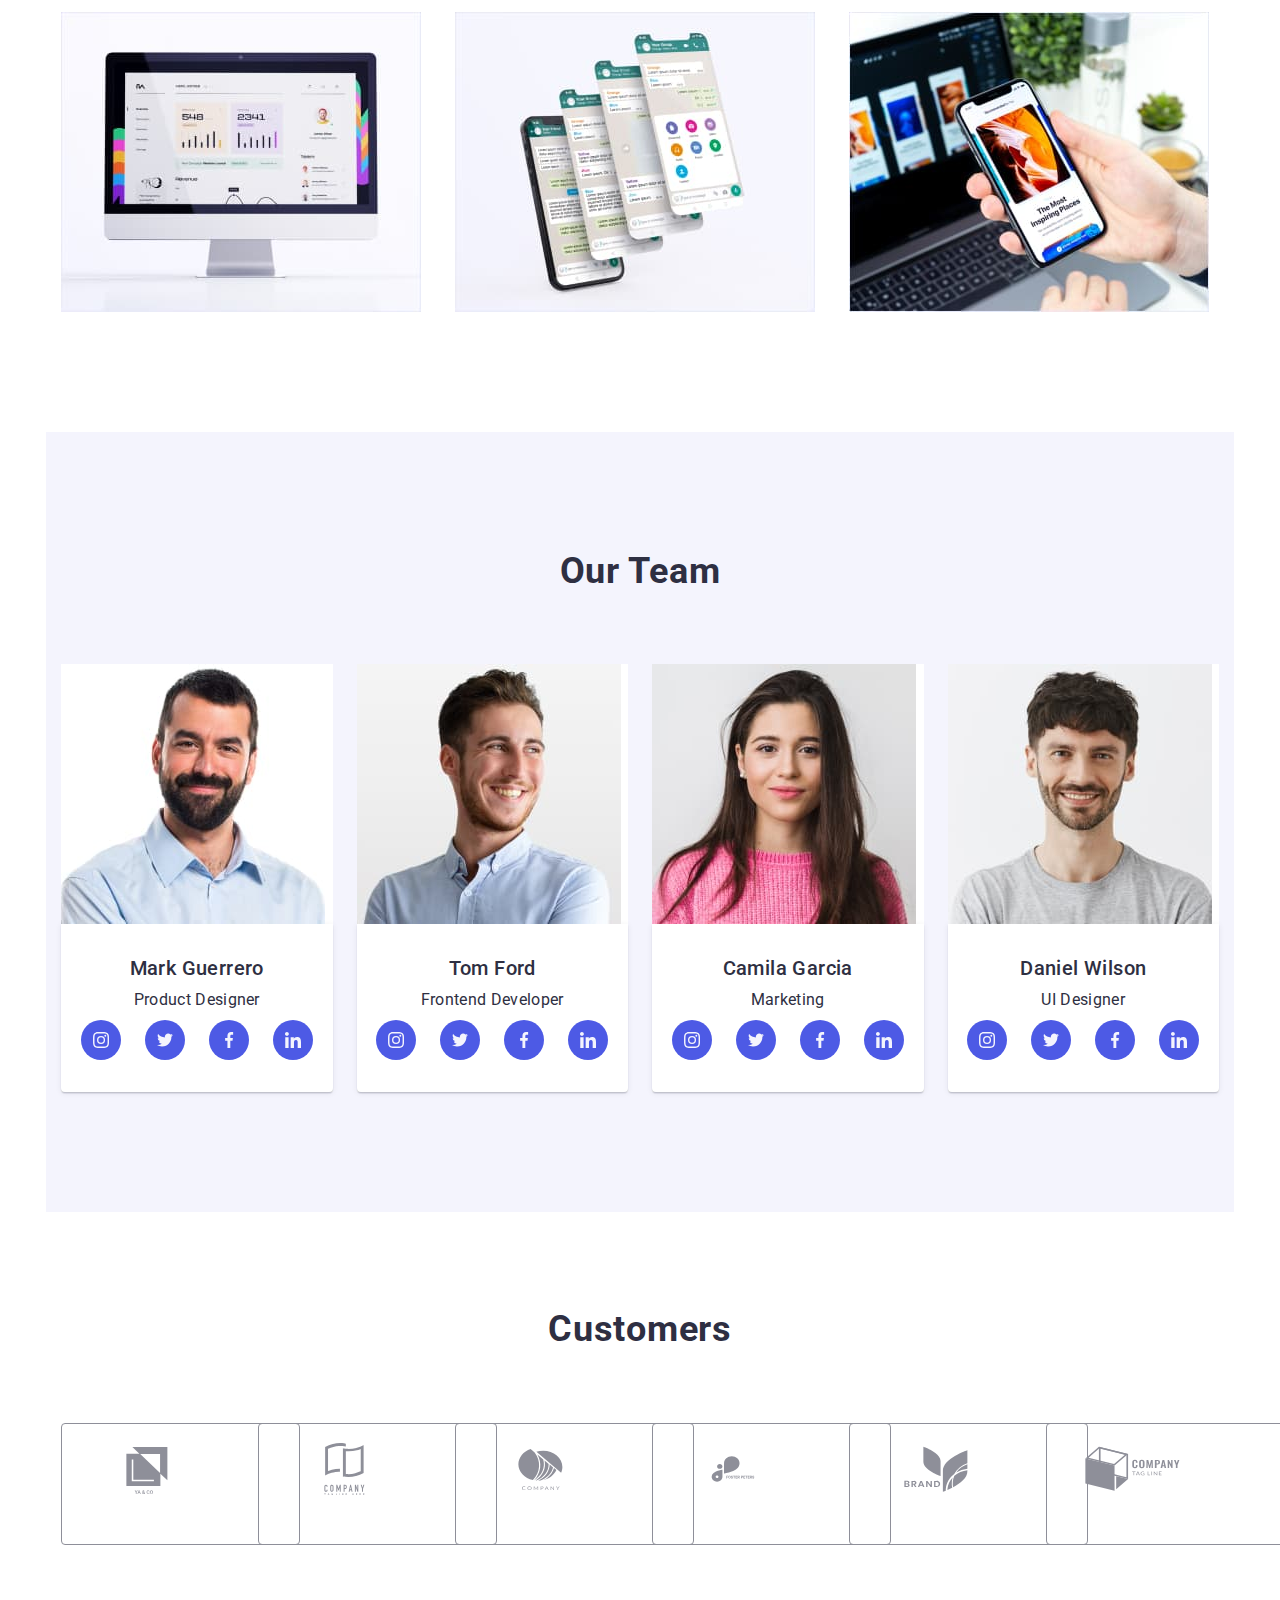
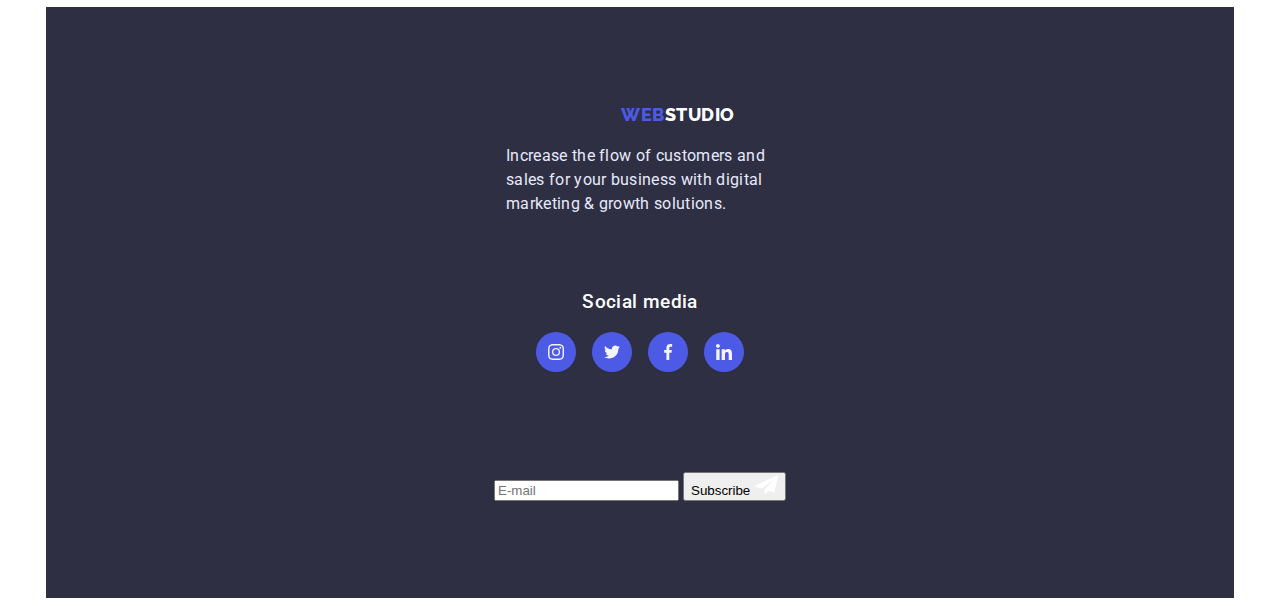
==== commit 67d39ddc: "update27-03-23" ====
--- a/index.html
+++ b/index.html
@@ -176,8 +176,8 @@
         </ul>
       </div>
     </section>
-    <!--What are we doing-->
-    <!-- <section class="we-doing">
+    <!-- What are we doing-->
+    <section class="we-doing">
       <div class="container we-doing-container">
         <h2 class="we-doing-title">What are we doing</h2>
         <ul class="we-doing-list">
@@ -193,11 +193,11 @@
         </ul>
 
       </div>
-    </section> -->
+    </section>
 
     <!--Team-->
 
-    <!-- <section class="team">
+    <section class="team">
       <div class="container teams-container">
 
         <h2 class="team-title-main">Our Team</h2>
@@ -356,12 +356,12 @@
         </ul>
 
       </div>
-    </section> -->
+    </section>
 
     <!--Customers-->
 
-    <!-- <section class="customers">
-      <div class="container-customers">
+    <section class="customers">
+      <div class="container container-customers">
         <h2 class="customer-titel">Customers</h2>
         <ul class="customers-list">
           <li class="customer">
@@ -409,13 +409,14 @@
 
         </ul>
       </div>
-    </section> -->
+    </section>
   </main>
 
-  <!-- <footer class="footer">
+  <footer class="footer">
     <div class="container container-footer">
       <div>
-        <a class="logo" href=./index.html><span class="logo-web">Web</span><span class="logo-studio">Studio</span></a>
+        <a class="logo logo-footer" href=./index.html><span class="logo-web">Web</span><span
+            class="logo-studio">Studio</span></a>
         <p class="footer-text">
           Increase the flow of customers and sales for your business with digital
           marketing & growth solutions.
@@ -472,7 +473,7 @@
 
       </div>
     </div>
-  </footer> -->
+  </footer>
 
   <div class="backdrop is-hidden" data-modal>
     <div class="modal">
--- a/css/styles.css
+++ b/css/styles.css
@@ -22,15 +22,18 @@
   font-size: 16px;
   line-height: 1.5;
 }
+
 ul {
   list-style-type: none;
   padding: 0;
   margin-top: 0;
   margin-bottom: 0;
 }
+
 a {
   text-decoration: none;
 }
+
 p,
 h1,
 h2,
@@ -40,16 +43,19 @@
 h6 {
   margin: 0;
 }
+
 img {
   display: block;
 }
-.container{
+
+.container {
   padding-left: 16px;
   padding-right: 16px;
-  
-  }
+
+}
+
 @media screen and (min-width: 428px) {
-  .container{
+  .container {
     width: 428px;
     margin-left: auto;
     margin-right: auto;
@@ -57,21 +63,23 @@
 }
 
 @media screen and (min-width: 768px) {
-  .container{
+  .container {
     width: 768px;
   }
 }
+
 @media screen and (min-width: 1200px) {
-  .container{
+  .container {
     width: 1158px;
     margin: 0 auto;
     padding: 0 15px;
   }
 }
+
 /* .container {
   width: 100%;
-  max-width: 
-  margin: 0 auto;
+  max-width:
+    margin: 0 auto;
   padding: 0 15px;
 } */
 
@@ -82,11 +90,13 @@
 .header {
   background-color: var(--background-color-white);
 }
-.header-container{
+
+.header-container {
   display: flex;
   align-items: center;
   border-bottom: 1px solid var(--color-secondary-light);
 }
+
 .logo {
   font-family: Raleway, sans-serif;
   font-weight: 800;
@@ -97,42 +107,49 @@
   letter-spacing: 0.03em;
   margin-right: 76px;
 }
+
 .logo-web {
   color: var(--color-brand);
   max-width: 44px;
 }
 
 @media screen and (max-width: 767px) {
-.nav-links{
-  display: none;
-}
-.adresses{
-  display: none;
-}
-.mobile-menu-open{
-  display: block;
-  margin-left: auto;
-  padding: 0;
-  background-color: transparent;
-  width: 32px;
-  height: 22px;
-  cursor: pointer;
-  border: none;
-  }
-.mobile-menu-open-icon{
-  stroke: #2e2f42;
-}
-.header-container{
-  padding-top: 24px;
-  padding-bottom: 24px;
-}
-}
+  .nav-links {
+    display: none;
+  }
+
+  .adresses {
+    display: none;
+  }
+
+  .mobile-menu-open {
+    display: block;
+    margin-left: auto;
+    padding: 0;
+    background-color: transparent;
+    width: 32px;
+    height: 22px;
+    cursor: pointer;
+    border: none;
+  }
+
+  .mobile-menu-open-icon {
+    stroke: #2e2f42;
+  }
+
+  .header-container {
+    padding-top: 24px;
+    padding-bottom: 24px;
+  }
+}
+
 @media screen and (min-width:768px) {
-  .mobile-menu-open{
+  .mobile-menu-open {
     display: none;
   }
 }
-.mobile-menu{
+
+.mobile-menu {
   position: fixed;
   width: 100%;
   height: 100%;
@@ -143,22 +160,25 @@
   opacity: 0;
   visibility: hidden;
   pointer-events: none;
-  transition: opacity 250ms cubic-bezier(0.4, 0, 0.2, 1), 
-  visibility 250ms cubic-bezier(0.4, 0, 0.2, 1);
-}
-.mobile-menu.is-open{
+  transition: opacity 250ms cubic-bezier(0.4, 0, 0.2, 1),
+    visibility 250ms cubic-bezier(0.4, 0, 0.2, 1);
+}
+
+.mobile-menu.is-open {
   opacity: 1;
   visibility: visible;
   pointer-events: auto;
 }
-.mobile-container{
+
+.mobile-container {
   position: relative;
   padding-top: 80px;
   padding-bottom: 40px;
   padding-left: 40px;
   padding-right: 35px;
 }
-.mobile-menu-close-button{
+
+.mobile-menu-close-button {
   background-color: var(--color-primari-light);
   height: 24px;
   width: 24px;
@@ -175,7 +195,8 @@
   cursor: pointer;
   transition: background-color 250ms cubic-bezier(0.4, 0, 0.2, 1);
 }
-.nav-link-menu{
+
+.nav-link-menu {
   position: relative;
   color: var(--color-primary);
   letter-spacing: 0.02em;
@@ -187,10 +208,12 @@
   transition: color 250ms cubic-bezier(0.4, 0, 0.2, 1);
   margin-bottom: 40px;
 }
+
 .nav-links-menu .nav-link-menu.current {
   color: var(--color-pressed-state);
 }
-.address-menu-phone{
+
+.address-menu-phone {
   display: block;
   font-weight: 700;
   letter-spacing: 0.02em;
@@ -202,20 +225,23 @@
   margin-top: auto;
   margin-bottom: 40px;
 }
-.address-menu-mail{
+
+.address-menu-mail {
   font-weight: 500;
   font-size: 20px;
   line-height: 1.2;
   color: var(--color-secondary);
   margin-bottom: 48px;
 }
-.social-list-menu{
+
+.social-list-menu {
   display: flex;
   gap: 56px;
   margin-top: 48px;
-  
-}
-.social-link-menu{
+
+}
+
+.social-link-menu {
   background-color: var(--color-brand);
   width: 40px;
   height: 40px;
@@ -228,54 +254,63 @@
 /* Tablet */
 
 @media screen and (min-width: 768px) {
-.nav-links {
-  display: flex;
-  gap: 40px;
-}
+  .nav-links {
+    display: flex;
+    gap: 40px;
+  }
+
   .nav {
-  display: flex;
-  align-items: center;
-  flex-grow: 1;
-}
-.nav-links .nav-link.current {
-  color: var(--color-pressed-state);
-}
-.nav-link {
-  position: relative;
-  color: var(--color-primary);
-  letter-spacing: 0.02em;
-  font-weight: 500;
-  accent-color: var(--color-pressed-state);
-  padding: 24px 0;
-  display: block;
-  transition: color 250ms cubic-bezier(0.4, 0, 0.2, 1);
-}
-.nav-link.current::after {
-  display: block;
-  content: "";
-  position: absolute;
-  width: 100%;
-  height: 4px;
-  background-color: currentColor;
-  border-radius: 2px;
-  bottom: 0;
-}
-.nav-link:hover,
-.nav-link:focus {
-  color: var(--color-pressed-state);
-}
-.logo{
-  margin-right: 120px;
-}
-}
+    display: flex;
+    align-items: center;
+    flex-grow: 1;
+  }
+
+  .nav-links .nav-link.current {
+    color: var(--color-pressed-state);
+  }
+
+  .nav-link {
+    position: relative;
+    color: var(--color-primary);
+    letter-spacing: 0.02em;
+    font-weight: 500;
+    accent-color: var(--color-pressed-state);
+    padding: 24px 0;
+    display: block;
+    transition: color 250ms cubic-bezier(0.4, 0, 0.2, 1);
+  }
+
+  .nav-link.current::after {
+    display: block;
+    content: "";
+    position: absolute;
+    width: 100%;
+    height: 4px;
+    background-color: currentColor;
+    border-radius: 2px;
+    bottom: 0;
+  }
+
+  .nav-link:hover,
+  .nav-link:focus {
+    color: var(--color-pressed-state);
+  }
+
+  .logo {
+    margin-right: 120px;
+  }
+}
+
 .address {
   color: var(--color-secondary);
   font-weight: 400;
   letter-spacing: 0.02em;
   font-style: normal;
   max-width: 152px;
-  transition: color 250ms cubic-bezier(0.4, 0, 0.2, 1); */
-}
+  transition: color 250ms cubic-bezier(0.4, 0, 0.2, 1);
+
+}
+
 .address:hover,
 .address:focus {
   color: var(--color-pressed-state);
@@ -283,63 +318,60 @@
 
 @media screen and (min-width: 1200px) {
   .adresses {
-  display: flex;
-  gap: 40px;
-}
-.logo{
-  margin-left: 76px;
-}
+    display: flex;
+    gap: 40px;
+  }
+
+  .logo {
+    margin-left: 76px;
+  }
 }
 
 /*Hero*/
 
 
-  .hero-container{
+.hero-container {
   background-repeat: no-repeat;
   background-position: center;
   background-size: cover;
   margin-left: auto;
   margin-right: auto;
-  
-}
-
-  .hero-container{
-  height: 432px;
-  background-image: linear-gradient(
-      rgba(46, 47, 66, 0.7),
-      rgba(46, 47, 66, 0.7)
-    ),
+
+}
+
+.hero-container {
+
+  background-image: linear-gradient(rgba(46, 47, 66, 0.7),
+      rgba(46, 47, 66, 0.7)),
     url("../images/Dark-bg-mobile@1x.jpg");
-    padding: 112px 0;
-  }
+  padding: 112px 0;
+
+}
 
 @media screen and (min-width: 768px) {
-  .hero-container{
-    background-image: linear-gradient(
-      rgba(46, 47, 66, 0.7),
-      rgba(46, 47, 66, 0.7)
-    ),
-    url("../images/Dark-bg-tablet@1x.jpg");
-
-  }
-  
-}
-
-@media  screen and (min-width: 1200px) {
-.hero-container {
-  padding: 188px 0;
-  background-image: linear-gradient(
-      rgba(46, 47, 66, 0.7),
-      rgba(46, 47, 66, 0.7)
-    ),
-    url("../images/people-office-hero.jpg");
-  background-color: var(--background-color-hero);
-  max-width: 1440px;
-  height: 600px;
-  
-} 
-  
-}
+  .hero-container {
+    background-image: linear-gradient(rgba(46, 47, 66, 0.7),
+        rgba(46, 47, 66, 0.7)),
+      url("../images/Dark-bg-tablet@1x.jpg");
+
+  }
+
+}
+
+@media screen and (min-width: 1200px) {
+  .hero-container {
+    padding: 188px 0;
+    background-image: linear-gradient(rgba(46, 47, 66, 0.7),
+        rgba(46, 47, 66, 0.7)),
+      url("../images/people-office-hero.jpg");
+    background-color: var(--background-color-hero);
+    max-width: 1440px;
+    height: 600px;
+
+  }
+
+}
+
 .hero-title {
   color: var(--color-primari-light);
   font-weight: 700;
@@ -353,15 +385,15 @@
 }
 
 @media screen and (min-width: 768px) {
-.hero-title {
-  font-size: 56px;
-  line-height: 1.07;
-  
-
-  max-width: 496px;
-  
-  margin-bottom: 64px;
-}
+  .hero-title {
+    font-size: 56px;
+    line-height: 1.07;
+
+
+    max-width: 496px;
+
+    margin-bottom: 64px;
+  }
 }
 
 .hero-button {
@@ -389,47 +421,182 @@
 
 /*About*/
 .about-conteiner {
-  padding-top: 120px;
-  padding-bottom: 120px;
-}
-.about-list {
-  display: flex;
-  gap: 24px;
-  flex-wrap: wrap;
-}
+  padding-top: 96px;
+  padding-bottom: 96px;
+}
+
 .about-title-main {
   display: none;
 }
-.about-elements {
-  flex-basis: calc((100% - 72px) / 4);
-}
-.about-titel {
-  font-size: 20px;
-  line-height: 1.2;
+
+.item {
+  display: none;
+}
+
+.about-title {
+  font-size: 36px;
+  font-weight: 700;
+  line-height: 1.1;
+  letter-spacing: 0.02em;
+  margin-bottom: 8px;
+  text-align: center;
+}
+
+.about-text {
+  font-size: 16px;
   font-weight: 500;
-  letter-spacing: 0.02em;
-  margin-bottom: 8px;
-}
-.about-text {
+  line-height: 1.1;
   color: var(--color-secondary);
   letter-spacing: 0.02em;
-  max-width: 264px;
-}
-
-.item {
-  height: 112px;
+  max-width: 396px;
+
+}
+
+.about-elements:not(:last-child) {
+  margin-bottom: 72px;
+}
+
+@media screen and (min-width:768px) {
+  .about-title {
+    text-align: left;
+  }
+
+}
+
+@media screen and (min-width:768px) {
+  .about-list {
+    display: flex;
+    flex-wrap: wrap;
+    gap: 24px;
+    row-gap: 0;
+  }
+
+}
+
+@media screen and (min-width:768px) {
+  .about-elements {
+    flex-basis: calc((100% - 24px) / 2);
+  }
+
+}
+
+@media screen and (min-width:768px) {
+  .about-elements:nth-child(3) {
+    margin-bottom: 0;
+  }
+}
+
+@media screen and (min-width:1200px) {
+  .about-conteiner {
+    padding-top: 120px;
+    padding-bottom: 120px;
+  }
+
+}
+
+@media screen and (min-width:1200px) {
+  .about-elements {
+    flex-basis: calc((100% - 72px) / 4);
+  }
+
+}
+
+@media screen and (min-width:1200px) {
+  .about-titel {
+    font-size: 20px;
+    line-height: 1.2;
+    font-weight: 500;
+
+  }
+
+}
+
+@media screen and (min-width:1200px) {
+  .about-text {
+    color: var(--color-secondary);
+    letter-spacing: 0.02em;
+    max-width: 264px;
+  }
+
+}
+
+@media screen and (min-width:1200px) {
+  .item {
+    height: 112px;
+    background-color: var(--background-color-gray);
+    align-items: center;
+    display: flex;
+    justify-content: center;
+    margin-bottom: 8px;
+    border-radius: 4px;
+  }
+}
+
+@media screen and (min-width:1200px) {
+  .about-title {
+    font-size: 20px;
+    font-weight: 500;
+  }
+}
+
+@media screen and (min-width:1200px) {
+  .about-text {
+    font-size: 16px;
+    font-weight: 400;
+
+  }
+}
+
+@media screen and (min-width:1200px) {
+  .about-elements:not(:last-child) {
+    margin-bottom: 0;
+  }
+}
+
+
+/*What are we doing*/
+.we-doing-container {
+  display: none;
+}
+
+@media screen and (min-width: 1200px) {
+  .we-doing-list {
+    display: flex;
+    gap: 24px;
+    flex-wrap: wrap;
+  }
+
+  .we-doing-img {
+    flex-basis: calc((100% - 48px) / 3);
+  }
+
+  .we-doing-container {
+    display: block;
+    padding-bottom: 120px;
+  }
+
+
+  .we-doing-title {
+    font-size: 36px;
+    line-height: 1.11;
+    letter-spacing: 0.02em;
+    text-transform: capitalize;
+    text-align: center;
+    margin-bottom: 72px;
+  }
+}
+
+
+/*Team*/
+.teams-container {
+  padding-top: 96px;
+  padding-bottom: 96px;
   background-color: var(--background-color-gray);
-  align-items: center;
-  display: flex;
-  justify-content: center;
-
-  margin-bottom: 8px;
-  border-radius: 4px;
-}
-
-/*What are we doing*/
-
-.we-doing-title {
+}
+
+
+
+.team-title-main {
   font-size: 36px;
   line-height: 1.11;
   letter-spacing: 0.02em;
@@ -437,36 +604,7 @@
   text-align: center;
   margin-bottom: 72px;
 }
-.we-doing-list {
-  display: flex;
-  gap: 24px;
-  flex-wrap: wrap;
-}
-.we-doing-img {
-  flex-basis: calc((100% - 48px) / 3);
-}
-.we-doing-container {
-  padding-bottom: 120px;
-}
-/*Team*/
-.team-container {
-  justify-content: center;
-}
-.team {
-  background-color: var(--background-color-gray);
-}
-.team-member {
-  background-color: var(--background-color-white);
-  flex-basis: calc((100% - 72px) / 4);
-}
-.team-title-main {
-  font-size: 36px;
-  line-height: 1.11;
-  letter-spacing: 0.02em;
-  text-transform: capitalize;
-  text-align: center;
-  margin-bottom: 72px;
-}
+
 .team-title {
   font-size: 20px;
   line-height: 1.2;
@@ -476,26 +614,52 @@
   text-align: center;
   margin-bottom: 8px;
 }
-.team-text {
-  letter-spacing: 0.02em;
-  text-align: center;
-  margin-bottom: 8px;
-}
+
 .team-container {
-  display: flex;
-  gap: 24px;
+  justify-content: center;
+}
+
+.team-container {
+  display: flex;
+  gap: 72px;
   flex-wrap: wrap;
 }
-.teams-container {
-  padding-bottom: 120px;
-  padding-top: 120px;
-}
+
+@media screen and (min-width: 768px) {
+  .team-container {
+    gap: 24px;
+    row-gap: 72px;
+  }
+
+}
+
+@media screen and (min-width: 1200px) {
+  .team-member {
+    background-color: var(--background-color-white);
+    flex-basis: calc((100% - 72px) / 4);
+  }
+
+
+  .teams-container {
+    padding-bottom: 120px;
+    padding-top: 120px;
+  }
+
+}
+
 .team-info {
   padding-top: 32px;
   padding-bottom: 32px;
   box-shadow: 0px 1px 6px rgb(46 47 66 / 8%), 0px 1px 1px rgb(46 47 66 / 16%),
     0px 2px 1px rgb(46 47 66 / 8%);
   border-radius: 0px 0px 4px 4px;
+  background: #FFFFFF;
+}
+
+.team-text {
+  letter-spacing: 0.02em;
+  text-align: center;
+  margin-bottom: 8px;
 }
 
 .social-list {
@@ -503,6 +667,7 @@
   gap: 24px;
   justify-content: center;
 }
+
 .sotial-link-li {
   width: 40px;
   height: 40px;
@@ -518,19 +683,24 @@
   height: 100%;
   transition: background-color 250ms cubic-bezier(0.4, 0, 0.2, 1);
 }
+
+
 .social-link:hover {
   background-color: var(--color-pressed-state);
 }
+
 .social-link:focus {
   background-color: var(--color-pressed-state);
 }
 
 /*Customers*/
-
 .container-customers {
-  padding-top: 130px;
-  padding-bottom: 120px;
-}
+  padding-top: 96px;
+  padding-bottom: 96px;
+}
+
+
+
 .customer-titel {
   font-size: 36px;
   line-height: 1.2;
@@ -540,14 +710,49 @@
   margin-bottom: 72px;
 }
 
+.customer {
+  width: 190px;
+  height: 88px;
+
+}
+
 .customers-list {
   display: flex;
   justify-content: center;
-  gap: 24px;
-}
-.customer {
-  width: 168px;
-  height: 88px;
+  gap: 16px;
+  flex-wrap: wrap;
+  flex-basis: calc((100% - 16px) / 2);
+  row-gap: 72px;
+}
+
+@media screen and(min-width: 768px) {
+  .customer {
+    width: 168px;
+    height: 88px;
+  }
+}
+
+@media screen and(min-width: 768px) {
+  .customers-list {
+    gap: 24px;
+    flex-wrap: wrap;
+    flex-basis: calc((100% - 48px) / 3);
+    row-gap: 72px;
+  }
+}
+
+@media screen and(min-width: 1200px) {
+  .container-customers {
+    padding-top: 130px;
+    padding-bottom: 120px;
+  }
+}
+
+@media screen and (min-width: 1200px) {
+  .customers-list {
+    gap: 24px;
+    flex-wrap: nowrap;
+  }
 }
 
 .customer-link {
@@ -561,14 +766,17 @@
   transition: color 250ms cubic-bezier(0.4, 0, 0.2, 1),
     border 250ms cubic-bezier(0.4, 0, 0.2, 1);
 }
+
 .customer-icon {
   fill: currentColor;
 }
+
 .customer-link:hover {
   border-radius: 4px;
   color: var(--color-pressed-state);
   border: 1px solid var(--color-pressed-state);
 }
+
 .customer-link:focus {
   border-radius: 4px;
   color: var(--color-pressed-state);
@@ -576,24 +784,41 @@
 }
 
 /*Footer*/
-
 .container-footer {
-  display: flex;
-}
-.footer {
+  padding-top: 96px;
+  padding-bottom: 96px;
+  background-color: var(--background-color-hero);
+  text-align: center;
+}
+
+
+
+/* .container-footer {
+  display: flex;
   padding-top: 100px;
-  padding-bottom: 100px;
-  background-color: var(--background-color-hero);
-}
+    padding-bottom: 100px;
+} */
+
+
 .logo-studio {
   color: var(--color-primari-light);
 }
+
+.logo-footer {
+  margin-right: 0;
+}
+
 .footer-text {
   color: var(--color-secondary-light);
   letter-spacing: 0.02em;
-  width: 264px;
+  width: 268px;
   margin-top: 16px;
-}
+  margin-bottom: 72px;
+  margin-left: auto;
+  margin-right: auto;
+  text-align: left;
+}
+
 .footer-social-title {
   color: var(--color-primari-light);
   margin-bottom: 16px;
@@ -601,38 +826,48 @@
   line-height: 1.5;
   letter-spacing: 0.02em;
 }
+
 .footer-social {
+  margin-bottom: 72px;
+}
+
+/* .footer-social {
   margin-left: 120px;
   margin-right: 80px;
   width: 208px;
-}
-
-.footer-link {
+} */
+
+/* .footer-link {
   background-color: rgba(255, 255, 255, 0.1);
   transition: background-color 250ms cubic-bezier(0.4, 0, 0.2, 1);
-}
+} */
+
 .social-footer {
   gap: 16px;
 }
+
 .footer-link:hover {
   background-color: #31d0aa;
 }
+
 .footer-link:focus {
   background-color: #31d0aa;
 }
 
-.footer-form {
+/* .footer-form {
   display: flex;
   gap: 24px;
-}
-.subscribe-title {
+} */
+
+/* .subscribe-title {
   color: var(--color-primari-light);
   margin-bottom: 16px;
   font-weight: 500;
   line-height: 1.5;
   letter-spacing: 0.02em;
-}
-.subscribe-button {
+} */
+
+/* .subscribe-button {
   font-family: Roboto, sans-serif;
   font-weight: 500;
   font-size: 16px;
@@ -650,14 +885,14 @@
   display: flex;
   gap: 16px;
   transition: background-color 250ms cubic-bezier(0.4, 0, 0.2, 1);
-}
-
-.subscribe-button:hover,
+} */
+
+/* .subscribe-button:hover,
 .subscribe-button:focus {
   background-color: var(--color-pressed-state);
-}
-
-.footer-form input {
+} */
+
+/* .footer-form input {
   width: 264px;
   height: 40px;
   background-color: transparent;
@@ -668,15 +903,15 @@
   padding-left: 16px;
   padding-bottom: 8px;
   padding-top: 8px;
-}
-
-.footer-form input::placeholder {
+} */
+
+/* .footer-form input::placeholder {
   font-weight: 400;
   font-size: 12px;
   line-height: 2;
   letter-spacing: 0.04em;
   color: var(--color-primari-light);
-}
+} */
 
 /*Filter*/
 .portfolio-container {
@@ -687,12 +922,14 @@
 .portfolio-title-main {
   display: none;
 }
+
 .filter-button-list {
   display: flex;
   gap: 24px;
   margin-bottom: 72px;
   justify-content: center;
 }
+
 .filter-button {
   color: var(--color-brand);
   background-color: var(--background-color-gray);
@@ -729,6 +966,7 @@
   padding-bottom: 32px;
   padding-left: 16px;
 }
+
 .portfolio-title {
   font-size: 20px;
   line-height: 1.2;
@@ -737,15 +975,18 @@
   text-transform: capitalize;
   margin-bottom: 8px;
 }
+
 .portfolio-text {
   letter-spacing: 0.02em;
 }
+
 .portfolio {
   display: flex;
   flex-wrap: wrap;
   row-gap: 48px;
   column-gap: 24px;
 }
+
 .portfolio-list {
   flex-basis: calc((100% - 48px) / 3);
 }
@@ -754,12 +995,15 @@
   box-shadow: 0px 1px 6px rgba(46, 47, 66, 0.08),
     0px 1px 1px rgba(46, 47, 66, 0.16), 0px 2px 1px rgba(46, 47, 66, 0.08);
 }
+
 .card {
   transition: box-shadow 250ms cubic-bezier(0.4, 0, 0.2, 1);
 }
+
 .portfolio-link {
   color: inherit;
 }
+
 .portfolio-overlay {
   background-color: var(--color-brand);
   position: absolute;
@@ -770,14 +1014,17 @@
   transform: translateY(100%);
   transition: 250ms cubic-bezier(0.4, 0, 0.2, 1);
 }
+
 .portfolio-img {
   position: relative;
   overflow: hidden;
 }
+
 .card:hover .portfolio-overlay {
   transform: translateY(0);
   transition: 250ms cubic-bezier(0.4, 0, 0.2, 1);
 }
+
 .portfolio-overlay-text {
   padding-top: 40px;
   padding-left: 32px;
@@ -803,6 +1050,7 @@
   transition: opacity 250ms cubic-bezier(0.4, 0, 0.2, 1),
     visibility 250ms cubic-bezier(0.4, 0, 0.2, 1);
 }
+
 .backdrop.is-hidden {
   opacity: 0;
   visibility: hidden;
@@ -857,9 +1105,11 @@
   background-color: var(--color-pressed-state);
   transition: background-color 250ms cubic-bezier(0.4, 0, 0.2, 1);
 }
+
 .form {
   width: 360px;
 }
+
 .form-title {
   font-weight: 500;
   font-size: 16px;
@@ -869,6 +1119,7 @@
   color: #2e2f42;
   margin-bottom: 16px;
 }
+
 .form-fild {
   display: flex;
   flex-direction: column;
@@ -893,13 +1144,15 @@
   line-height: 1.16;
   letter-spacing: 0.01em;
 }
+
 .input-icon-container {
   position: relative;
   margin-bottom: 8px;
   margin-top: 4px;
   transition: 250ms cubic-bezier(0.4, 0, 0.2, 1);
 }
-.input-icon-container:focus-within > .form-icon {
+
+.input-icon-container:focus-within>.form-icon {
   fill: #4d5ae5;
 }
 
@@ -910,10 +1163,12 @@
   bottom: 8px;
   transition: 250ms cubic-bezier(0.4, 0, 0.2, 1);
 }
+
 .name-svg {
   top: 11px;
   bottom: 11px;
 }
+
 .form-fild textarea::placeholder {
   color: rgba(46, 47, 66, 0.4);
   letter-spacing: 0.04em;
@@ -956,6 +1211,7 @@
   display: flex;
   align-items: center;
 }
+
 .checkbox-icon {
   display: block;
   width: 14px;
@@ -978,7 +1234,8 @@
   width: 1px;
   height: 1px;
 }
-.checkbox-input:checked + .checkbox-icon {
+
+.checkbox-input:checked+.checkbox-icon {
   background-image: url("../images/click.svg");
   background-size: contain;
   border: none;
@@ -990,6 +1247,7 @@
   text-decoration: underline;
   color: var(--color-brand);
 }
+
 .submit-button {
   color: var(--color-primari-light);
   background-color: var(--color-brand);
@@ -1006,6 +1264,7 @@
   cursor: pointer;
   transition: background-color 250ms cubic-bezier(0.4, 0, 0.2, 1);
 }
+
 .submit-button-modal {
   display: flex;
   justify-content: center;
@@ -1014,4 +1273,4 @@
 .submit-button:hover,
 .submit-button:focus {
   background-color: var(--color-pressed-state);
-}
+}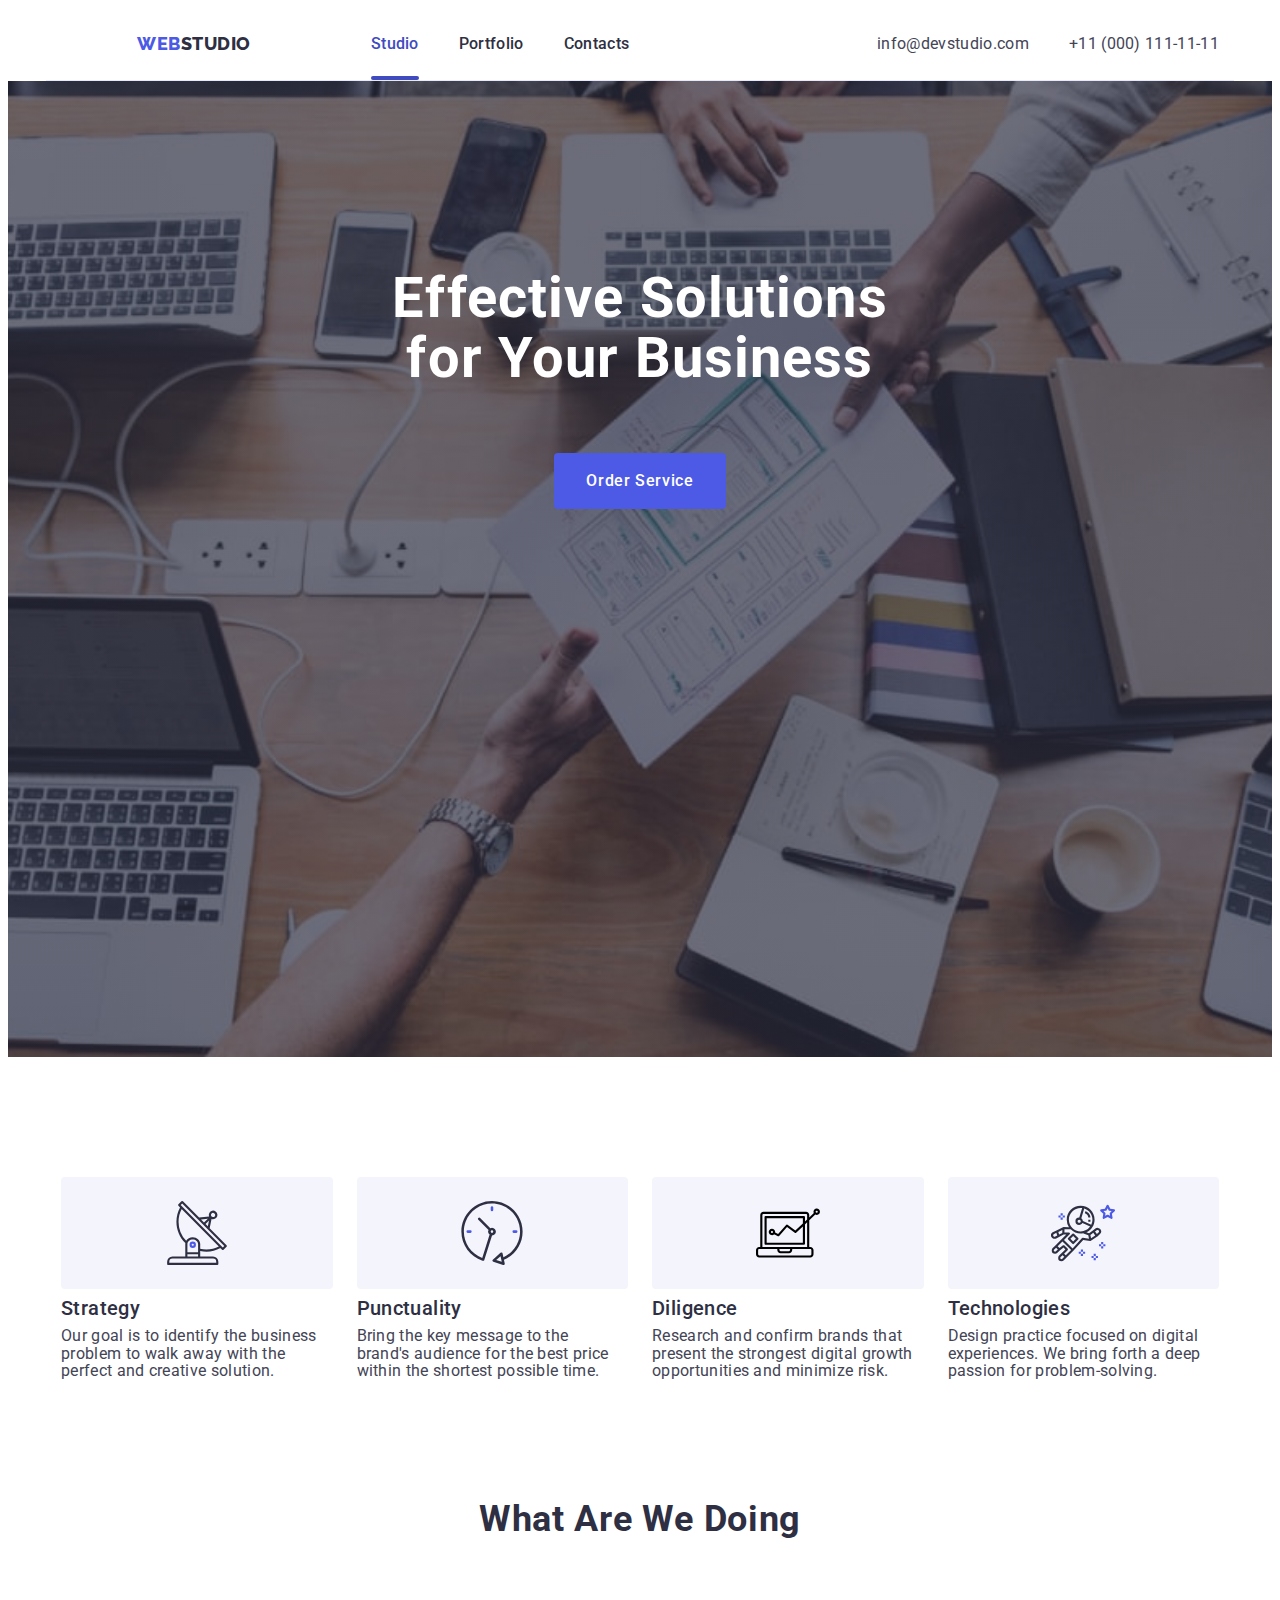
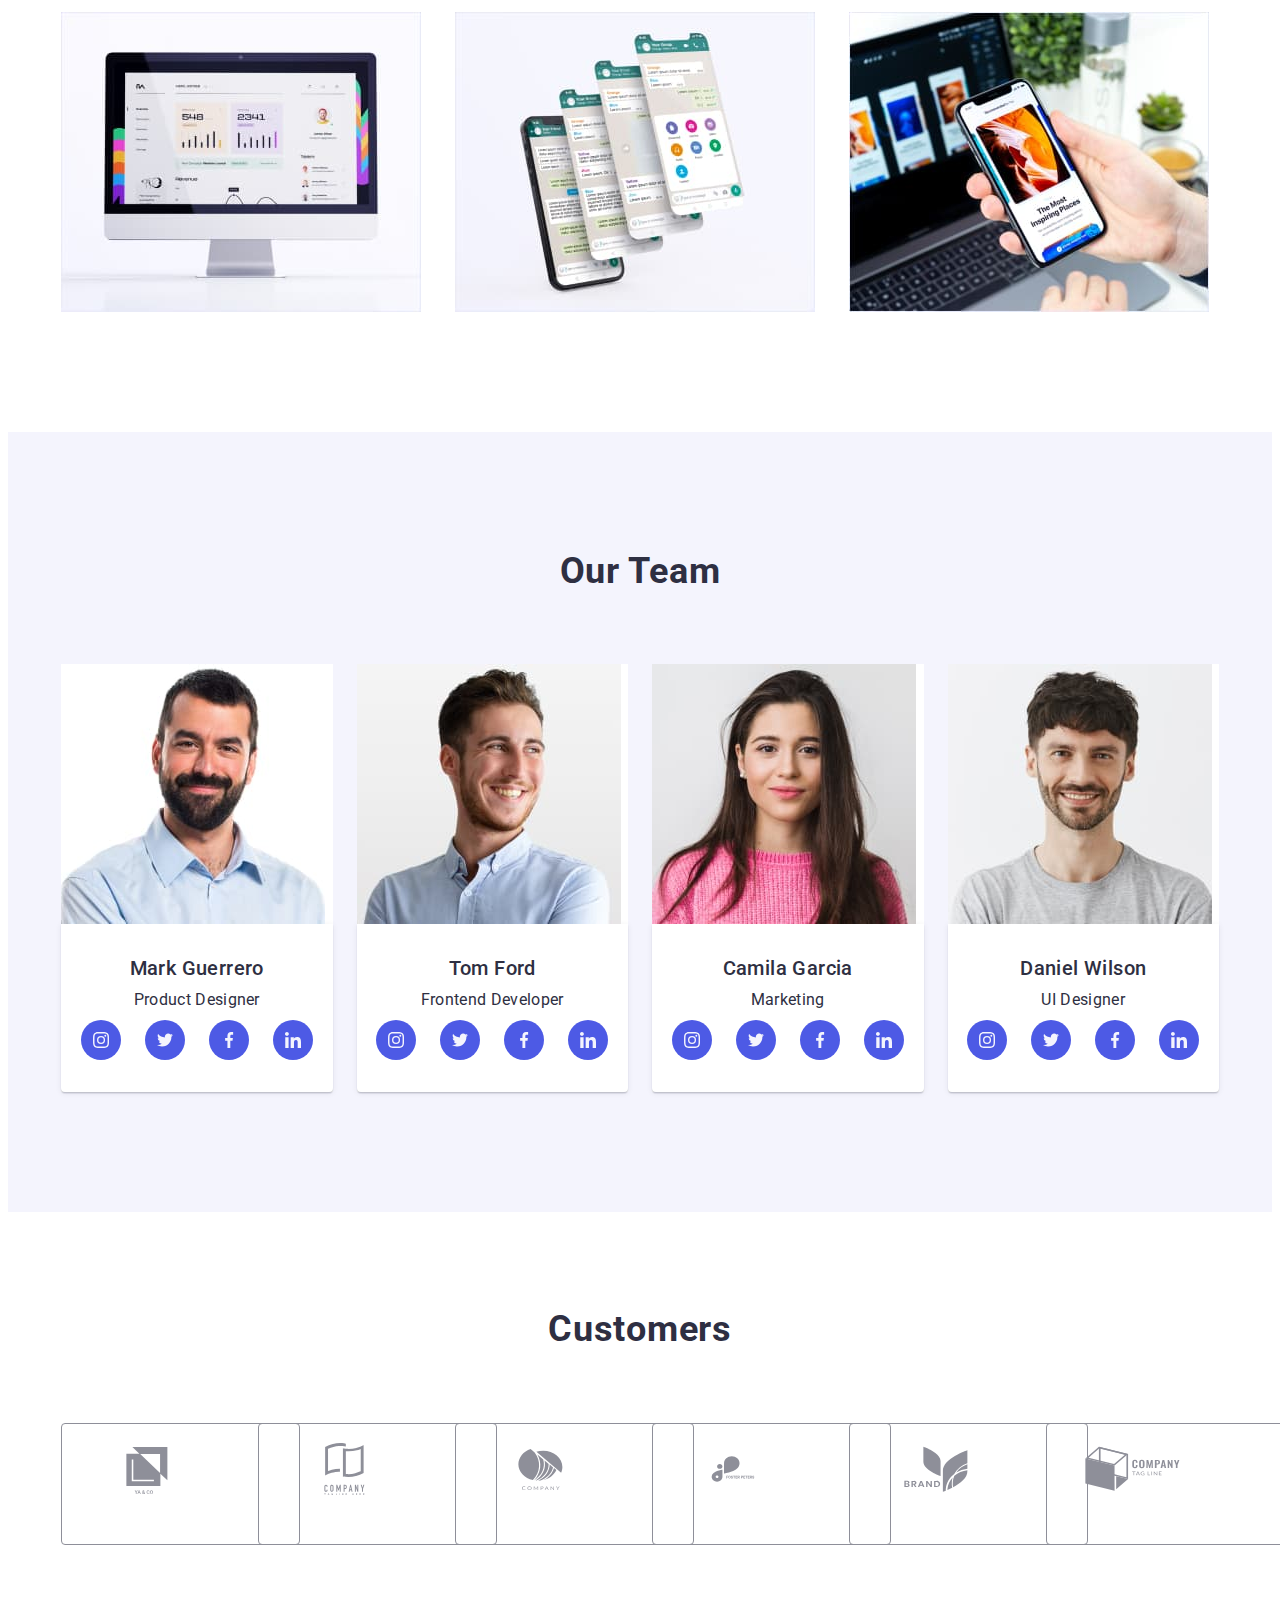
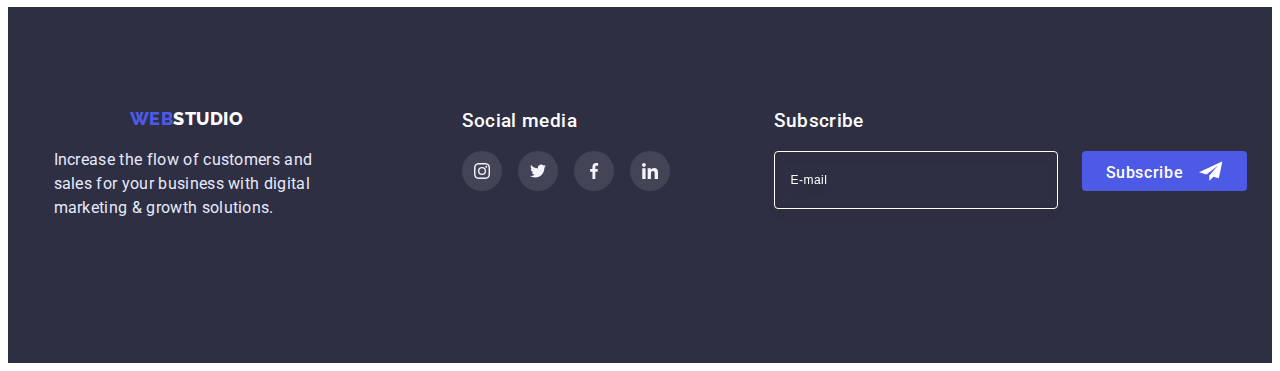
==== commit 8e28b199: "update 28-03-23" ====
--- a/index.html
+++ b/index.html
@@ -414,7 +414,8 @@
 
   <footer class="footer">
     <div class="container container-footer">
-      <div>
+
+      <div class="footer-logo">
         <a class="logo logo-footer" href=./index.html><span class="logo-web">Web</span><span
             class="logo-studio">Studio</span></a>
         <p class="footer-text">
@@ -422,6 +423,7 @@
           marketing & growth solutions.
         </p>
       </div>
+
       <div class="footer-social">
         <h3 class="footer-social-title">Social media</h3>
         <ul class="social-list social-footer">
@@ -455,6 +457,7 @@
           </li>
         </ul>
       </div>
+
       <div class="subscribe">
         <h3 class="subscribe-title">Subscribe</h3>
         <form class="footer-form">
--- a/css/styles.css
+++ b/css/styles.css
@@ -330,16 +330,16 @@
 /*Hero*/
 
 
-.hero-container {
+.hero {
   background-repeat: no-repeat;
   background-position: center;
   background-size: cover;
   margin-left: auto;
   margin-right: auto;
-
-}
-
-.hero-container {
+  max-width: 1440px;
+}
+
+.hero {
 
   background-image: linear-gradient(rgba(46, 47, 66, 0.7),
       rgba(46, 47, 66, 0.7)),
@@ -349,7 +349,7 @@
 }
 
 @media screen and (min-width: 768px) {
-  .hero-container {
+  .hero {
     background-image: linear-gradient(rgba(46, 47, 66, 0.7),
         rgba(46, 47, 66, 0.7)),
       url("../images/Dark-bg-tablet@1x.jpg");
@@ -359,7 +359,7 @@
 }
 
 @media screen and (min-width: 1200px) {
-  .hero-container {
+  .hero {
     padding: 188px 0;
     background-image: linear-gradient(rgba(46, 47, 66, 0.7),
         rgba(46, 47, 66, 0.7)),
@@ -588,10 +588,17 @@
 
 
 /*Team*/
+.team {
+  max-width: 1440px;
+  margin-left: auto;
+  margin-right: auto;
+  background-color: var(--background-color-gray);
+}
+
 .teams-container {
   padding-top: 96px;
   padding-bottom: 96px;
-  background-color: var(--background-color-gray);
+
 }
 
 
@@ -784,20 +791,54 @@
 }
 
 /*Footer*/
+.footer {
+  background-color: var(--background-color-hero);
+  max-width: 1440px;
+  margin-left: auto;
+  margin-right: auto;
+}
+
+
 .container-footer {
   padding-top: 96px;
   padding-bottom: 96px;
-  background-color: var(--background-color-hero);
   text-align: center;
 }
 
-
-
-/* .container-footer {
-  display: flex;
-  padding-top: 100px;
+@media screen and (min-width: 768px) {
+  .container-footer {
+    display: flex;
+    flex-wrap: wrap;
+    text-align: left;
+    padding-left: 108px;
+    gap: 24px;
+    row-gap: 72px;
+  }
+
+}
+
+@media screen and (min-width: 768px) {
+  .footer-logo {
+    width: 264px;
+    text-align: left;
+    margin-bottom: 0;
+  }
+
+}
+
+
+
+
+@media screen and (min-width: 1200px) {
+  .container-footer {
+    padding-top: 100px;
     padding-bottom: 100px;
-} */
+    padding-left: 0;
+    flex-wrap: nowrap;
+  }
+
+}
+
 
 
 .logo-studio {
@@ -819,6 +860,12 @@
   text-align: left;
 }
 
+@media screen and (min-width: 768px) {
+  .footer-text {
+    margin-bottom: 0;
+  }
+}
+
 .footer-social-title {
   color: var(--color-primari-light);
   margin-bottom: 16px;
@@ -831,16 +878,21 @@
   margin-bottom: 72px;
 }
 
-/* .footer-social {
-  margin-left: 120px;
-  margin-right: 80px;
-  width: 208px;
-} */
-
-/* .footer-link {
+@media screen and (min-width: 1200px) {
+  .footer-social {
+    margin-left: 120px;
+    margin-right: 80px;
+    width: 208px;
+  }
+
+}
+
+
+
+.footer-link {
   background-color: rgba(255, 255, 255, 0.1);
   transition: background-color 250ms cubic-bezier(0.4, 0, 0.2, 1);
-} */
+}
 
 .social-footer {
   gap: 16px;
@@ -854,20 +906,24 @@
   background-color: #31d0aa;
 }
 
-/* .footer-form {
-  display: flex;
-  gap: 24px;
-} */
-
-/* .subscribe-title {
+@media screen and (min-width: 768px) {
+  .footer-form {
+    display: flex;
+    gap: 24px;
+  }
+}
+
+
+
+.subscribe-title {
   color: var(--color-primari-light);
   margin-bottom: 16px;
   font-weight: 500;
   line-height: 1.5;
   letter-spacing: 0.02em;
-} */
-
-/* .subscribe-button {
+}
+
+.subscribe-button {
   font-family: Roboto, sans-serif;
   font-weight: 500;
   font-size: 16px;
@@ -885,15 +941,15 @@
   display: flex;
   gap: 16px;
   transition: background-color 250ms cubic-bezier(0.4, 0, 0.2, 1);
-} */
-
-/* .subscribe-button:hover,
+}
+
+.subscribe-button:hover,
 .subscribe-button:focus {
   background-color: var(--color-pressed-state);
-} */
-
-/* .footer-form input {
-  width: 264px;
+}
+
+.footer-form input {
+  width: 100%;
   height: 40px;
   background-color: transparent;
   color: var(--color-primari-light);
@@ -903,15 +959,23 @@
   padding-left: 16px;
   padding-bottom: 8px;
   padding-top: 8px;
-} */
-
-/* .footer-form input::placeholder {
+  margin-bottom: 16px;
+}
+
+@media screen and (min-width: 768px) {
+  .footer-form input {
+    width: 264px;
+  }
+}
+
+.footer-form input::placeholder {
   font-weight: 400;
   font-size: 12px;
   line-height: 2;
   letter-spacing: 0.04em;
   color: var(--color-primari-light);
-} */
+}
+
 
 /*Filter*/
 .portfolio-container {
